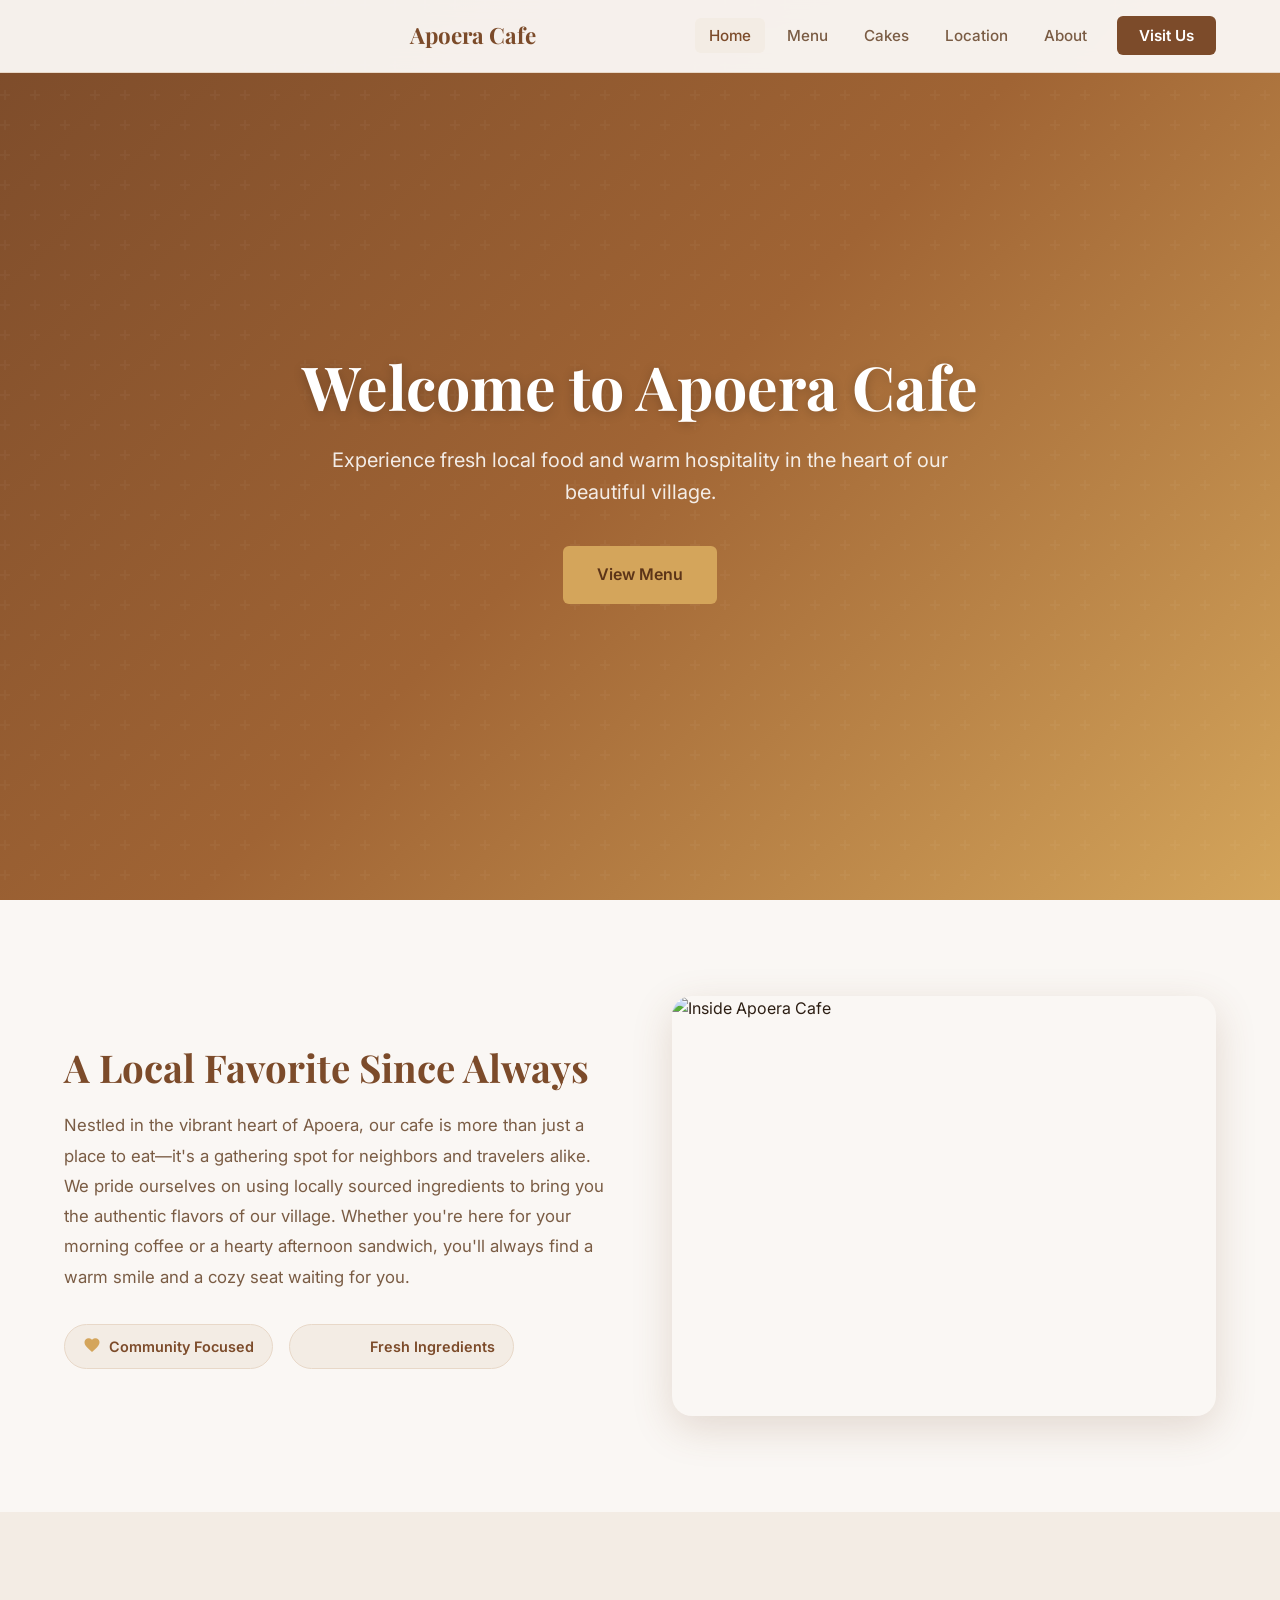
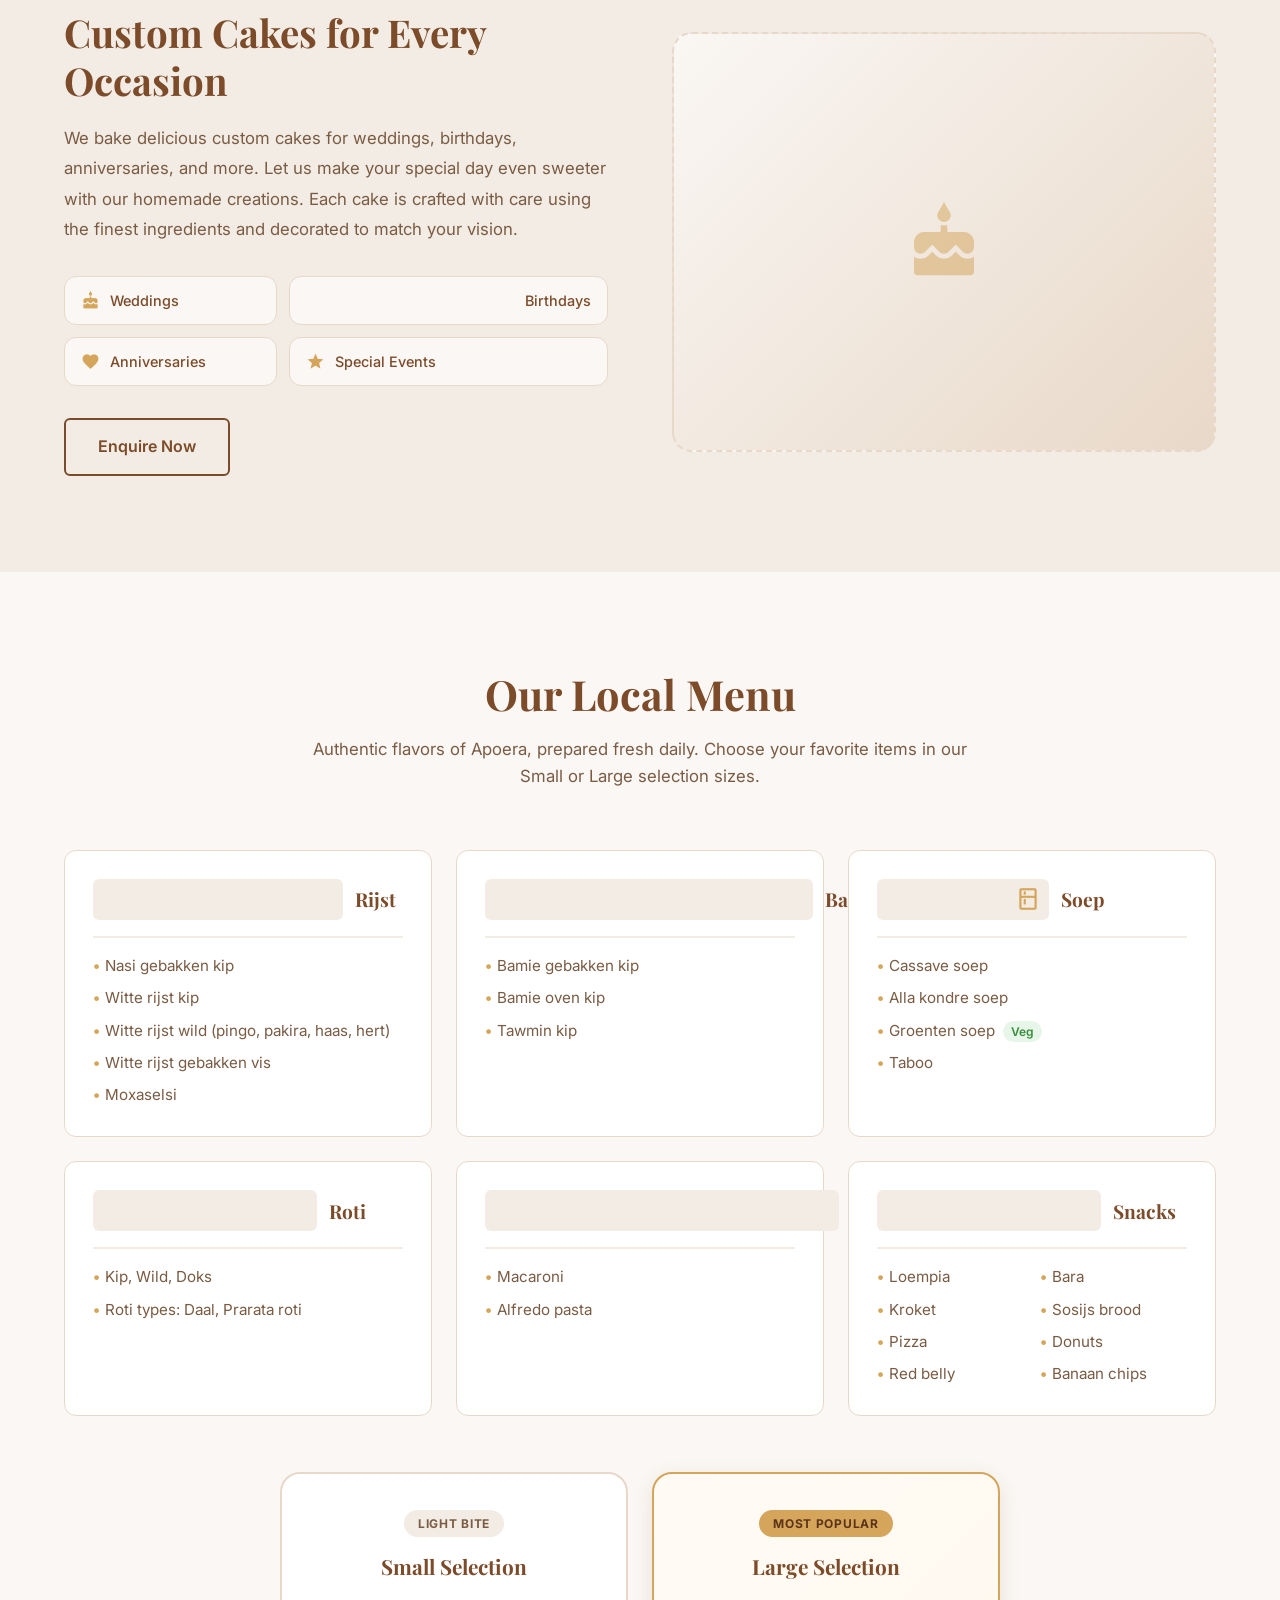
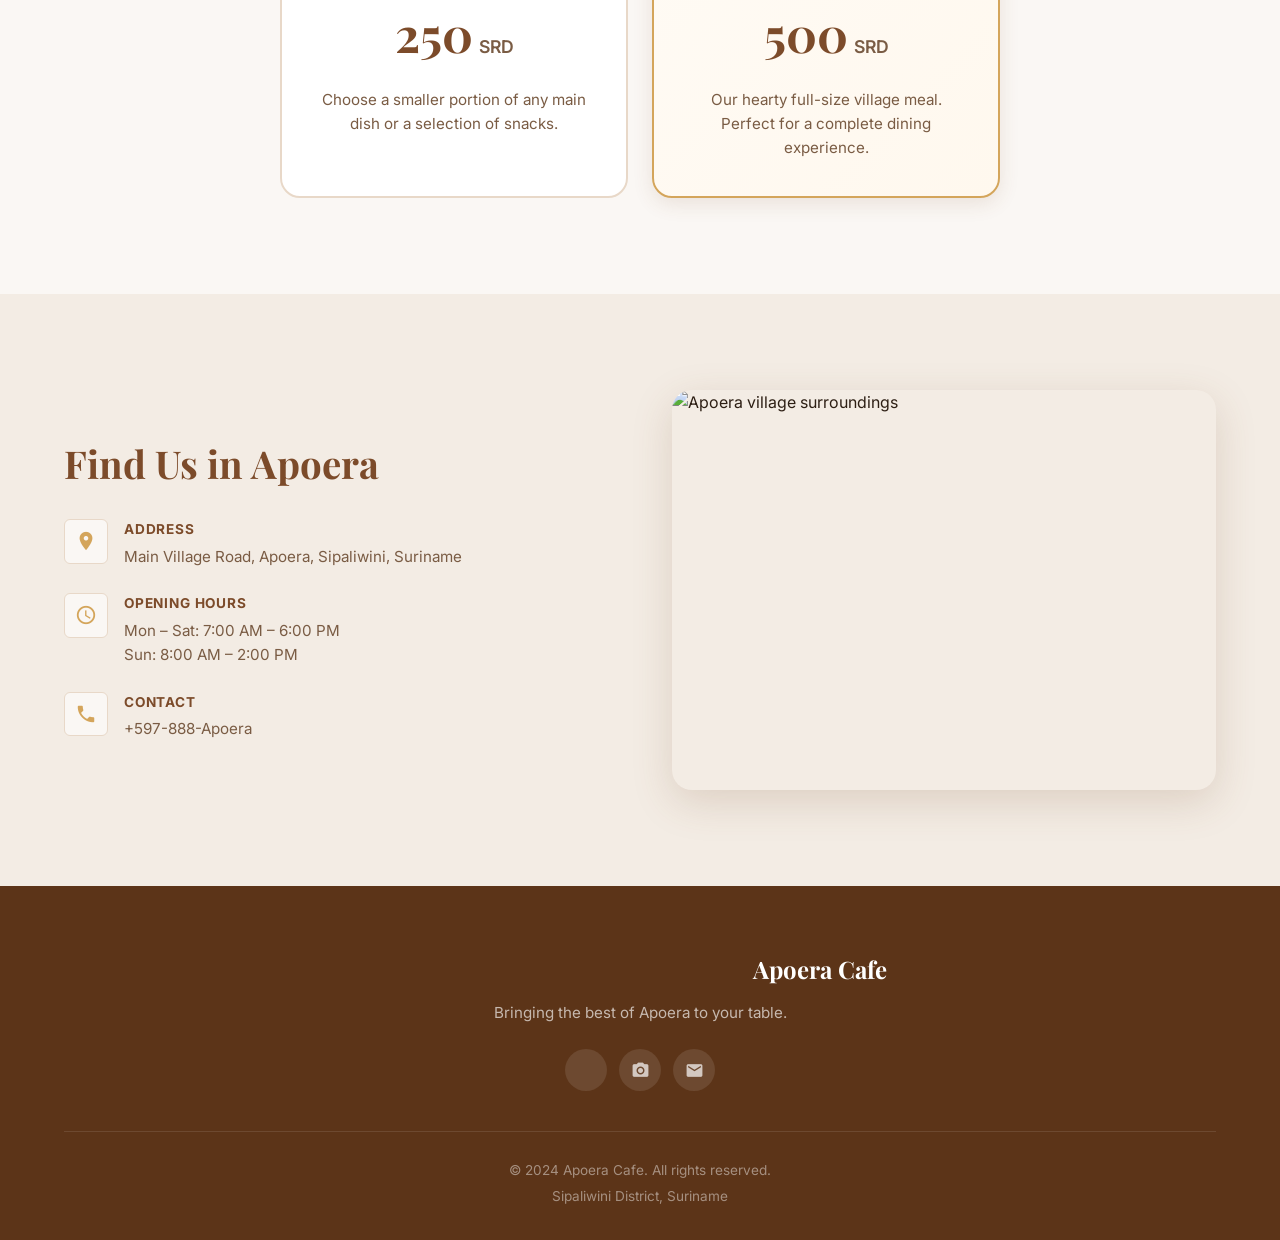
==== index.html @ 35a8ef48 "Redesign website as Apoera Cafe with new layout, menu, cakes, and location sections Co-authored-by: " ====
<!DOCTYPE html>
<html lang="en">
<head>
    <meta charset="UTF-8">
    <meta name="viewport" content="width=device-width, initial-scale=1.0">
    <meta name="description" content="Apoera Cafe - Fresh local food and warm hospitality in the heart of Apoera village">
    <title>Apoera Cafe</title>
    <link rel="stylesheet" href="https://fonts.googleapis.com/css2?family=Inter:wght@300;400;500;600;700&family=Playfair+Display:wght@400;600;700&display=swap">
    <link rel="stylesheet" href="https://fonts.googleapis.com/icon?family=Material+Icons">
    <link rel="stylesheet" href="styles.css">
</head>
<body>
    <!-- Navigation -->
    <header id="header">
        <nav class="navbar">
            <div class="nav-container">
                <a href="#home" class="nav-logo">
                    <span class="material-icons">bakery_dining</span>
                    <span>Apoera Cafe</span>
                </a>
                <button class="nav-toggle" id="navToggle" aria-label="Toggle navigation">
                    <span class="material-icons">menu</span>
                </button>
                <ul class="nav-links" id="navLinks">
                    <li><a href="#home" class="nav-link">Home</a></li>
                    <li><a href="#menu" class="nav-link">Menu</a></li>
                    <li><a href="#cakes" class="nav-link">Cakes</a></li>
                    <li><a href="#location" class="nav-link">Location</a></li>
                    <li><a href="#about" class="nav-link">About</a></li>
                    <li><a href="#location" class="nav-cta">Visit Us</a></li>
                </ul>
            </div>
        </nav>
    </header>

    <main>
        <!-- Hero Section -->
        <section id="home" class="hero">
            <div class="hero-content">
                <h1>Welcome to Apoera Cafe</h1>
                <p>Experience fresh local food and warm hospitality in the heart of our beautiful village.</p>
                <a href="#menu" class="btn btn-primary">View Menu</a>
            </div>
        </section>

        <!-- About Section -->
        <section id="about" class="about section">
            <div class="container">
                <div class="about-grid">
                    <div class="about-text">
                        <h2>A Local Favorite Since Always</h2>
                        <p>
                            Nestled in the vibrant heart of Apoera, our cafe is more than just a place to eat—it's a
                            gathering spot for neighbors and travelers alike. We pride ourselves on using locally sourced
                            ingredients to bring you the authentic flavors of our village. Whether you're here for your
                            morning coffee or a hearty afternoon sandwich, you'll always find a warm smile and a cozy
                            seat waiting for you.
                        </p>
                        <div class="about-features">
                            <div class="feature-badge">
                                <span class="material-icons">favorite</span>
                                <span>Community Focused</span>
                            </div>
                            <div class="feature-badge">
                                <span class="material-icons">eco</span>
                                <span>Fresh Ingredients</span>
                            </div>
                        </div>
                    </div>
                    <div class="about-image">
                        <img src="https://lh3.googleusercontent.com/aida-public/[base64]" alt="Inside Apoera Cafe" loading="lazy">
                    </div>
                </div>
            </div>
        </section>

        <!-- Cakes Section -->
        <section id="cakes" class="cakes section section-alt">
            <div class="container">
                <div class="cakes-grid">
                    <div class="cakes-text">
                        <h2>Custom Cakes for Every Occasion</h2>
                        <p>
                            We bake delicious custom cakes for weddings, birthdays, anniversaries, and more. Let us make
                            your special day even sweeter with our homemade creations. Each cake is crafted with care
                            using the finest ingredients and decorated to match your vision.
                        </p>
                        <div class="cakes-occasions">
                            <div class="occasion-item">
                                <span class="material-icons">cake</span>
                                <span>Weddings</span>
                            </div>
                            <div class="occasion-item">
                                <span class="material-icons">celebration</span>
                                <span>Birthdays</span>
                            </div>
                            <div class="occasion-item">
                                <span class="material-icons">favorite</span>
                                <span>Anniversaries</span>
                            </div>
                            <div class="occasion-item">
                                <span class="material-icons">star</span>
                                <span>Special Events</span>
                            </div>
                        </div>
                        <a href="#location" class="btn btn-secondary">Enquire Now</a>
                    </div>
                    <div class="cakes-image">
                        <div class="image-placeholder">
                            <span class="material-icons">cake</span>
                        </div>
                    </div>
                </div>
            </div>
        </section>

        <!-- Menu Section -->
        <section id="menu" class="menu section">
            <div class="container">
                <div class="section-header">
                    <h2>Our Local Menu</h2>
                    <p>Authentic flavors of Apoera, prepared fresh daily. Choose your favorite items in our Small or Large selection sizes.</p>
                </div>

                <div class="menu-categories">
                    <div class="menu-category">
                        <div class="category-header">
                            <span class="material-icons">rice_bowl</span>
                            <h3>Rijst</h3>
                        </div>
                        <ul class="category-items">
                            <li>Nasi gebakken kip</li>
                            <li>Witte rijst kip</li>
                            <li>Witte rijst wild (pingo, pakira, haas, hert)</li>
                            <li>Witte rijst gebakken vis</li>
                            <li>Moxaselsi</li>
                        </ul>
                    </div>

                    <div class="menu-category">
                        <div class="category-header">
                            <span class="material-icons">ramen_dining</span>
                            <h3>Bamie</h3>
                        </div>
                        <ul class="category-items">
                            <li>Bamie gebakken kip</li>
                            <li>Bamie oven kip</li>
                            <li>Tawmin kip</li>
                        </ul>
                    </div>

                    <div class="menu-category">
                        <div class="category-header">
                            <span class="material-icons">soup_kitchen</span>
                            <h3>Soep</h3>
                        </div>
                        <ul class="category-items">
                            <li>Cassave soep</li>
                            <li>Alla kondre soep</li>
                            <li>Groenten soep <span class="tag">Veg</span></li>
                            <li>Taboo</li>
                        </ul>
                    </div>

                    <div class="menu-category">
                        <div class="category-header">
                            <span class="material-icons">flatware</span>
                            <h3>Roti</h3>
                        </div>
                        <ul class="category-items">
                            <li>Kip, Wild, Doks</li>
                            <li>Roti types: Daal, Prarata roti</li>
                        </ul>
                    </div>

                    <div class="menu-category">
                        <div class="category-header">
                            <span class="material-icons">dinner_dining</span>
                            <h3>Pasta</h3>
                        </div>
                        <ul class="category-items">
                            <li>Macaroni</li>
                            <li>Alfredo pasta</li>
                        </ul>
                    </div>

                    <div class="menu-category">
                        <div class="category-header">
                            <span class="material-icons">fastfood</span>
                            <h3>Snacks</h3>
                        </div>
                        <ul class="category-items snacks-list">
                            <li>Loempia</li>
                            <li>Bara</li>
                            <li>Kroket</li>
                            <li>Sosijs brood</li>
                            <li>Pizza</li>
                            <li>Donuts</li>
                            <li>Red belly</li>
                            <li>Banaan chips</li>
                        </ul>
                    </div>
                </div>

                <!-- Pricing -->
                <div class="pricing-grid">
                    <div class="pricing-card">
                        <div class="pricing-badge">LIGHT BITE</div>
                        <h4>Small Selection</h4>
                        <div class="pricing-amount">
                            <span class="amount">250</span>
                            <span class="currency">SRD</span>
                        </div>
                        <p>Choose a smaller portion of any main dish or a selection of snacks.</p>
                    </div>
                    <div class="pricing-card pricing-popular">
                        <div class="pricing-badge popular-badge">MOST POPULAR</div>
                        <h4>Large Selection</h4>
                        <div class="pricing-amount">
                            <span class="amount">500</span>
                            <span class="currency">SRD</span>
                        </div>
                        <p>Our hearty full-size village meal. Perfect for a complete dining experience.</p>
                    </div>
                </div>
            </div>
        </section>

        <!-- Location Section -->
        <section id="location" class="location section section-alt">
            <div class="container">
                <div class="location-grid">
                    <div class="location-info">
                        <h2>Find Us in Apoera</h2>
                        <div class="info-items">
                            <div class="info-item">
                                <span class="material-icons info-icon">location_on</span>
                                <div>
                                    <p class="info-label">Address</p>
                                    <p>Main Village Road, Apoera, Sipaliwini, Suriname</p>
                                </div>
                            </div>
                            <div class="info-item">
                                <span class="material-icons info-icon">schedule</span>
                                <div>
                                    <p class="info-label">Opening Hours</p>
                                    <p>Mon – Sat: 7:00 AM – 6:00 PM</p>
                                    <p>Sun: 8:00 AM – 2:00 PM</p>
                                </div>
                            </div>
                            <div class="info-item">
                                <span class="material-icons info-icon">call</span>
                                <div>
                                    <p class="info-label">Contact</p>
                                    <p>+597-888-Apoera</p>
                                </div>
                            </div>
                        </div>
                    </div>
                    <div class="location-image">
                        <img src="https://lh3.googleusercontent.com/aida-public/[base64]" alt="Apoera village surroundings" loading="lazy">
                    </div>
                </div>
            </div>
        </section>
    </main>

    <!-- Footer -->
    <footer class="footer">
        <div class="container">
            <div class="footer-content">
                <div class="footer-brand">
                    <div class="footer-logo">
                        <span class="material-icons">bakery_dining</span>
                        <span>Apoera Cafe</span>
                    </div>
                    <p>Bringing the best of Apoera to your table.</p>
                    <div class="social-links">
                        <a href="#" aria-label="Social media" class="social-link"><span class="material-icons">social_leaderboard</span></a>
                        <a href="#" aria-label="Photos" class="social-link"><span class="material-icons">photo_camera</span></a>
                        <a href="#" aria-label="Email" class="social-link"><span class="material-icons">mail</span></a>
                    </div>
                </div>
            </div>
            <div class="footer-bottom">
                <p>&copy; 2024 Apoera Cafe. All rights reserved.</p>
                <p>Sipaliwini District, Suriname</p>
            </div>
        </div>
    </footer>

    <script src="script.js"></script>
</body>
</html>
---- styles.css ----
/* =============================================
   Reset & Base
   ============================================= */
*, *::before, *::after {
    margin: 0;
    padding: 0;
    box-sizing: border-box;
}

:root {
    --color-primary: #7c4b2a;
    --color-primary-dark: #5c3418;
    --color-accent: #d4a55b;
    --color-accent-dark: #c4903e;
    --color-bg: #faf7f4;
    --color-bg-alt: #f3ece4;
    --color-text: #2d1f14;
    --color-text-muted: #7a5c44;
    --color-white: #ffffff;
    --color-border: #e8d8c8;
    --radius-sm: 6px;
    --radius-md: 12px;
    --radius-lg: 20px;
    --shadow-sm: 0 2px 8px rgba(124, 75, 42, 0.08);
    --shadow-md: 0 6px 20px rgba(124, 75, 42, 0.12);
    --shadow-lg: 0 12px 40px rgba(124, 75, 42, 0.18);
    --transition: 0.3s ease;
    --nav-height: 72px;
}

html {
    scroll-behavior: smooth;
}

body {
    font-family: 'Inter', 'Segoe UI', Tahoma, Geneva, Verdana, sans-serif;
    line-height: 1.6;
    color: var(--color-text);
    background-color: var(--color-bg);
}

h1, h2, h3, h4 {
    font-family: 'Playfair Display', Georgia, serif;
    line-height: 1.25;
}

img {
    max-width: 100%;
    height: auto;
    display: block;
}

ul {
    list-style: none;
}

a {
    text-decoration: none;
    color: inherit;
}

.container {
    max-width: 1200px;
    margin: 0 auto;
    padding: 0 24px;
}

.section {
    padding: 96px 0;
}

.section-alt {
    background-color: var(--color-bg-alt);
}

/* =============================================
   Buttons
   ============================================= */
.btn {
    display: inline-block;
    padding: 14px 32px;
    border-radius: var(--radius-sm);
    font-size: 1rem;
    font-weight: 600;
    cursor: pointer;
    transition: background-color var(--transition), transform var(--transition), box-shadow var(--transition);
    border: 2px solid transparent;
}

.btn-primary {
    background-color: var(--color-accent);
    color: var(--color-primary-dark);
}

.btn-primary:hover {
    background-color: var(--color-accent-dark);
    transform: translateY(-2px);
    box-shadow: var(--shadow-md);
}

.btn-secondary {
    background-color: transparent;
    color: var(--color-primary);
    border-color: var(--color-primary);
}

.btn-secondary:hover {
    background-color: var(--color-primary);
    color: var(--color-white);
    transform: translateY(-2px);
}

/* =============================================
   Navigation
   ============================================= */
#header {
    position: fixed;
    top: 0;
    width: 100%;
    z-index: 1000;
    background-color: rgba(250, 247, 244, 0.96);
    backdrop-filter: blur(10px);
    border-bottom: 1px solid var(--color-border);
    transition: box-shadow var(--transition);
}

#header.scrolled {
    box-shadow: var(--shadow-md);
}

.navbar {
    height: var(--nav-height);
}

.nav-container {
    max-width: 1200px;
    margin: 0 auto;
    padding: 0 24px;
    height: 100%;
    display: flex;
    align-items: center;
    justify-content: space-between;
    gap: 16px;
}

.nav-logo {
    display: flex;
    align-items: center;
    gap: 8px;
    font-family: 'Playfair Display', Georgia, serif;
    font-size: 1.4rem;
    font-weight: 700;
    color: var(--color-primary);
    white-space: nowrap;
}

.nav-logo .material-icons {
    font-size: 1.6rem;
    color: var(--color-accent);
}

.nav-links {
    display: flex;
    align-items: center;
    gap: 8px;
}

.nav-link {
    padding: 8px 14px;
    border-radius: var(--radius-sm);
    font-size: 0.95rem;
    font-weight: 500;
    color: var(--color-text-muted);
    transition: color var(--transition), background-color var(--transition);
}

.nav-link:hover,
.nav-link.active {
    color: var(--color-primary);
    background-color: var(--color-bg-alt);
}

.nav-cta {
    padding: 10px 22px;
    background-color: var(--color-primary);
    color: var(--color-white);
    border-radius: var(--radius-sm);
    font-size: 0.95rem;
    font-weight: 600;
    transition: background-color var(--transition), transform var(--transition);
    margin-left: 8px;
}

.nav-cta:hover {
    background-color: var(--color-primary-dark);
    transform: translateY(-1px);
}

.nav-toggle {
    display: none;
    background: none;
    border: none;
    cursor: pointer;
    color: var(--color-primary);
    padding: 6px;
    border-radius: var(--radius-sm);
    transition: background-color var(--transition);
}

.nav-toggle:hover {
    background-color: var(--color-bg-alt);
}

.nav-toggle .material-icons {
    font-size: 1.6rem;
}

/* =============================================
   Hero
   ============================================= */
.hero {
    position: relative;
    min-height: 100vh;
    display: flex;
    align-items: center;
    justify-content: center;
    text-align: center;
    background: linear-gradient(135deg, var(--color-primary) 0%, #a06434 50%, var(--color-accent) 100%);
    padding: calc(var(--nav-height) + 60px) 24px 80px;
    overflow: hidden;
}

.hero::before {
    content: '';
    position: absolute;
    inset: 0;
    background: url("data:image/svg+xml,%3Csvg width='60' height='60' viewBox='0 0 60 60' xmlns='http://www.w3.org/2000/svg'%3E%3Cg fill='none' fill-rule='evenodd'%3E%3Cg fill='%23ffffff' fill-opacity='0.03'%3E%3Cpath d='M36 34v-4h-2v4h-4v2h4v4h2v-4h4v-2h-4zm0-30V0h-2v4h-4v2h4v4h2V6h4V4h-4zM6 34v-4H4v4H0v2h4v4h2v-4h4v-2H6zM6 4V0H4v4H0v2h4v4h2V6h4V4H6z'/%3E%3C/g%3E%3C/g%3E%3C/svg%3E");
}

.hero-content {
    position: relative;
    max-width: 700px;
    animation: fadeInUp 0.9s ease both;
}

.hero-content h1 {
    font-size: clamp(2.2rem, 5vw, 3.8rem);
    color: var(--color-white);
    margin-bottom: 1.2rem;
    text-shadow: 0 2px 12px rgba(0, 0, 0, 0.2);
}

.hero-content p {
    font-size: clamp(1rem, 2vw, 1.25rem);
    color: rgba(255, 255, 255, 0.88);
    margin-bottom: 2.4rem;
    animation: fadeInUp 0.9s ease 0.2s both;
}

.hero-content .btn {
    animation: fadeInUp 0.9s ease 0.4s both;
}

/* =============================================
   Section Header
   ============================================= */
.section-header {
    text-align: center;
    max-width: 680px;
    margin: 0 auto 60px;
}

.section-header h2 {
    font-size: clamp(1.8rem, 3.5vw, 2.6rem);
    color: var(--color-primary);
    margin-bottom: 1rem;
}

.section-header p {
    font-size: 1.05rem;
    color: var(--color-text-muted);
}

/* =============================================
   About
   ============================================= */
.about-grid {
    display: grid;
    grid-template-columns: 1fr 1fr;
    gap: 64px;
    align-items: center;
}

.about-text h2 {
    font-size: clamp(1.8rem, 3vw, 2.4rem);
    color: var(--color-primary);
    margin-bottom: 1.2rem;
}

.about-text p {
    font-size: 1.05rem;
    color: var(--color-text-muted);
    margin-bottom: 2rem;
    line-height: 1.8;
}

.about-features {
    display: flex;
    gap: 16px;
    flex-wrap: wrap;
}

.feature-badge {
    display: flex;
    align-items: center;
    gap: 8px;
    padding: 10px 18px;
    background-color: var(--color-bg-alt);
    border: 1px solid var(--color-border);
    border-radius: 100px;
    font-weight: 600;
    font-size: 0.9rem;
    color: var(--color-primary);
}

.feature-badge .material-icons {
    font-size: 1.1rem;
    color: var(--color-accent);
}

.about-image img {
    width: 100%;
    height: 420px;
    object-fit: cover;
    border-radius: var(--radius-lg);
    box-shadow: var(--shadow-lg);
}

/* =============================================
   Cakes
   ============================================= */
.cakes-grid {
    display: grid;
    grid-template-columns: 1fr 1fr;
    gap: 64px;
    align-items: center;
}

.cakes-text h2 {
    font-size: clamp(1.8rem, 3vw, 2.4rem);
    color: var(--color-primary);
    margin-bottom: 1.2rem;
}

.cakes-text p {
    font-size: 1.05rem;
    color: var(--color-text-muted);
    margin-bottom: 2rem;
    line-height: 1.8;
}

.cakes-occasions {
    display: grid;
    grid-template-columns: 1fr 1fr;
    gap: 12px;
    margin-bottom: 2rem;
}

.occasion-item {
    display: flex;
    align-items: center;
    gap: 10px;
    padding: 12px 16px;
    background-color: var(--color-bg);
    border: 1px solid var(--color-border);
    border-radius: var(--radius-md);
    font-weight: 500;
    font-size: 0.9rem;
    color: var(--color-primary);
    transition: box-shadow var(--transition), transform var(--transition);
}

.occasion-item:hover {
    box-shadow: var(--shadow-sm);
    transform: translateY(-2px);
}

.occasion-item .material-icons {
    font-size: 1.2rem;
    color: var(--color-accent);
}

.cakes-image {
    display: flex;
    align-items: center;
    justify-content: center;
}

.image-placeholder {
    width: 100%;
    height: 420px;
    background: linear-gradient(135deg, var(--color-bg) 0%, var(--color-border) 100%);
    border-radius: var(--radius-lg);
    display: flex;
    align-items: center;
    justify-content: center;
    border: 2px dashed var(--color-border);
}

.image-placeholder .material-icons {
    font-size: 5rem;
    color: var(--color-accent);
    opacity: 0.5;
}

/* =============================================
   Menu
   ============================================= */
.menu-categories {
    display: grid;
    grid-template-columns: repeat(auto-fill, minmax(300px, 1fr));
    gap: 24px;
    margin-bottom: 56px;
}

.menu-category {
    background-color: var(--color-white);
    border: 1px solid var(--color-border);
    border-radius: var(--radius-md);
    padding: 28px;
    transition: box-shadow var(--transition), transform var(--transition);
}

.menu-category:hover {
    box-shadow: var(--shadow-md);
    transform: translateY(-4px);
}

.category-header {
    display: flex;
    align-items: center;
    gap: 12px;
    margin-bottom: 16px;
    padding-bottom: 16px;
    border-bottom: 2px solid var(--color-bg-alt);
}

.category-header .material-icons {
    font-size: 1.6rem;
    color: var(--color-accent);
    background-color: var(--color-bg-alt);
    padding: 8px;
    border-radius: var(--radius-sm);
}

.category-header h3 {
    font-size: 1.2rem;
    color: var(--color-primary);
}

.category-items {
    list-style: none;
    display: flex;
    flex-direction: column;
    gap: 8px;
}

.category-items li {
    font-size: 0.95rem;
    color: var(--color-text-muted);
    padding-left: 12px;
    position: relative;
}

.category-items li::before {
    content: '•';
    position: absolute;
    left: 0;
    color: var(--color-accent);
    font-weight: bold;
}

.snacks-list {
    display: grid;
    grid-template-columns: 1fr 1fr;
    gap: 8px 16px;
}

.tag {
    display: inline-block;
    padding: 1px 8px;
    background-color: #e8f5e9;
    color: #388e3c;
    border-radius: 100px;
    font-size: 0.75rem;
    font-weight: 600;
    vertical-align: middle;
    margin-left: 4px;
}

/* Pricing */
.pricing-grid {
    display: grid;
    grid-template-columns: repeat(auto-fit, minmax(280px, 1fr));
    gap: 24px;
    max-width: 720px;
    margin: 0 auto;
}

.pricing-card {
    background-color: var(--color-white);
    border: 2px solid var(--color-border);
    border-radius: var(--radius-lg);
    padding: 36px 32px;
    text-align: center;
    transition: box-shadow var(--transition), transform var(--transition);
}

.pricing-card:hover {
    box-shadow: var(--shadow-md);
    transform: translateY(-4px);
}

.pricing-popular {
    border-color: var(--color-accent);
    background: linear-gradient(135deg, #fffbf5 0%, #fff8ee 100%);
    box-shadow: var(--shadow-md);
}

.pricing-badge {
    display: inline-block;
    padding: 4px 14px;
    border-radius: 100px;
    font-size: 0.75rem;
    font-weight: 700;
    letter-spacing: 0.06em;
    background-color: var(--color-bg-alt);
    color: var(--color-text-muted);
    margin-bottom: 16px;
}

.popular-badge {
    background-color: var(--color-accent);
    color: var(--color-primary-dark);
}

.pricing-card h4 {
    font-size: 1.3rem;
    color: var(--color-primary);
    margin-bottom: 16px;
}

.pricing-amount {
    display: flex;
    align-items: baseline;
    justify-content: center;
    gap: 6px;
    margin-bottom: 16px;
}

.pricing-amount .amount {
    font-family: 'Playfair Display', Georgia, serif;
    font-size: 3rem;
    font-weight: 700;
    color: var(--color-primary);
}

.pricing-amount .currency {
    font-size: 1.1rem;
    font-weight: 600;
    color: var(--color-text-muted);
}

.pricing-card p {
    font-size: 0.95rem;
    color: var(--color-text-muted);
    line-height: 1.6;
}

/* =============================================
   Location
   ============================================= */
.location-grid {
    display: grid;
    grid-template-columns: 1fr 1fr;
    gap: 64px;
    align-items: center;
}

.location-info h2 {
    font-size: clamp(1.8rem, 3vw, 2.4rem);
    color: var(--color-primary);
    margin-bottom: 2rem;
}

.info-items {
    display: flex;
    flex-direction: column;
    gap: 24px;
}

.info-item {
    display: flex;
    gap: 16px;
    align-items: flex-start;
}

.info-icon {
    font-size: 1.4rem;
    color: var(--color-accent);
    background-color: var(--color-bg);
    padding: 10px;
    border-radius: var(--radius-sm);
    flex-shrink: 0;
    border: 1px solid var(--color-border);
}

.info-label {
    font-weight: 700;
    font-size: 0.85rem;
    text-transform: uppercase;
    letter-spacing: 0.06em;
    color: var(--color-primary);
    margin-bottom: 4px;
}

.info-item p:not(.info-label) {
    font-size: 0.95rem;
    color: var(--color-text-muted);
}

.location-image img {
    width: 100%;
    height: 400px;
    object-fit: cover;
    border-radius: var(--radius-lg);
    box-shadow: var(--shadow-lg);
}

/* =============================================
   Footer
   ============================================= */
.footer {
    background-color: var(--color-primary-dark);
    color: rgba(255, 255, 255, 0.8);
    padding: 64px 0 32px;
}

.footer-content {
    padding-bottom: 40px;
    border-bottom: 1px solid rgba(255, 255, 255, 0.1);
    margin-bottom: 28px;
}

.footer-brand {
    text-align: center;
}

.footer-logo {
    display: flex;
    align-items: center;
    justify-content: center;
    gap: 8px;
    font-family: 'Playfair Display', Georgia, serif;
    font-size: 1.5rem;
    font-weight: 700;
    color: var(--color-white);
    margin-bottom: 12px;
}

.footer-logo .material-icons {
    font-size: 1.7rem;
    color: var(--color-accent);
}

.footer-brand > p {
    font-size: 0.95rem;
    margin-bottom: 24px;
    color: rgba(255, 255, 255, 0.65);
}

.social-links {
    display: flex;
    gap: 12px;
    justify-content: center;
}

.social-link {
    display: flex;
    align-items: center;
    justify-content: center;
    width: 42px;
    height: 42px;
    border-radius: 50%;
    background-color: rgba(255, 255, 255, 0.1);
    color: rgba(255, 255, 255, 0.7);
    transition: background-color var(--transition), color var(--transition), transform var(--transition);
}

.social-link:hover {
    background-color: var(--color-accent);
    color: var(--color-primary-dark);
    transform: translateY(-2px);
}

.social-link .material-icons {
    font-size: 1.2rem;
}

.footer-bottom {
    text-align: center;
    font-size: 0.85rem;
    color: rgba(255, 255, 255, 0.45);
}

.footer-bottom p + p {
    margin-top: 4px;
}

/* =============================================
   Animations
   ============================================= */
@keyframes fadeInUp {
    from {
        opacity: 0;
        transform: translateY(28px);
    }
    to {
        opacity: 1;
        transform: translateY(0);
    }
}

.reveal {
    opacity: 0;
    transform: translateY(24px);
    transition: opacity 0.6s ease, transform 0.6s ease;
}

.reveal.visible {
    opacity: 1;
    transform: translateY(0);
}

/* =============================================
   Responsive
   ============================================= */
@media (max-width: 900px) {
    .about-grid,
    .cakes-grid,
    .location-grid {
        grid-template-columns: 1fr;
        gap: 40px;
    }

    .cakes-grid .cakes-image {
        order: -1;
    }

    .about-image img,
    .location-image img {
        height: 280px;
    }

    .image-placeholder {
        height: 280px;
    }

    .menu-categories {
        grid-template-columns: 1fr;
    }
}

@media (max-width: 768px) {
    :root {
        --nav-height: 64px;
    }

    .nav-toggle {
        display: flex;
    }

    .nav-links {
        display: none;
        position: absolute;
        top: var(--nav-height);
        left: 0;
        width: 100%;
        flex-direction: column;
        background-color: var(--color-bg);
        border-bottom: 1px solid var(--color-border);
        padding: 16px 24px 24px;
        gap: 4px;
        box-shadow: var(--shadow-md);
    }

    .nav-links.open {
        display: flex;
    }

    .nav-cta {
        margin-left: 0;
        text-align: center;
        margin-top: 8px;
    }

    .section {
        padding: 64px 0;
    }

    .hero {
        padding-top: calc(var(--nav-height) + 40px);
        min-height: calc(100vh - var(--nav-height));
    }

    .pricing-grid {
        grid-template-columns: 1fr;
    }

    .cakes-occasions {
        grid-template-columns: 1fr 1fr;
    }
}

@media (max-width: 480px) {
    .about-features {
        flex-direction: column;
    }

    .cakes-occasions {
        grid-template-columns: 1fr;
    }

    .snacks-list {
        grid-template-columns: 1fr;
    }
}
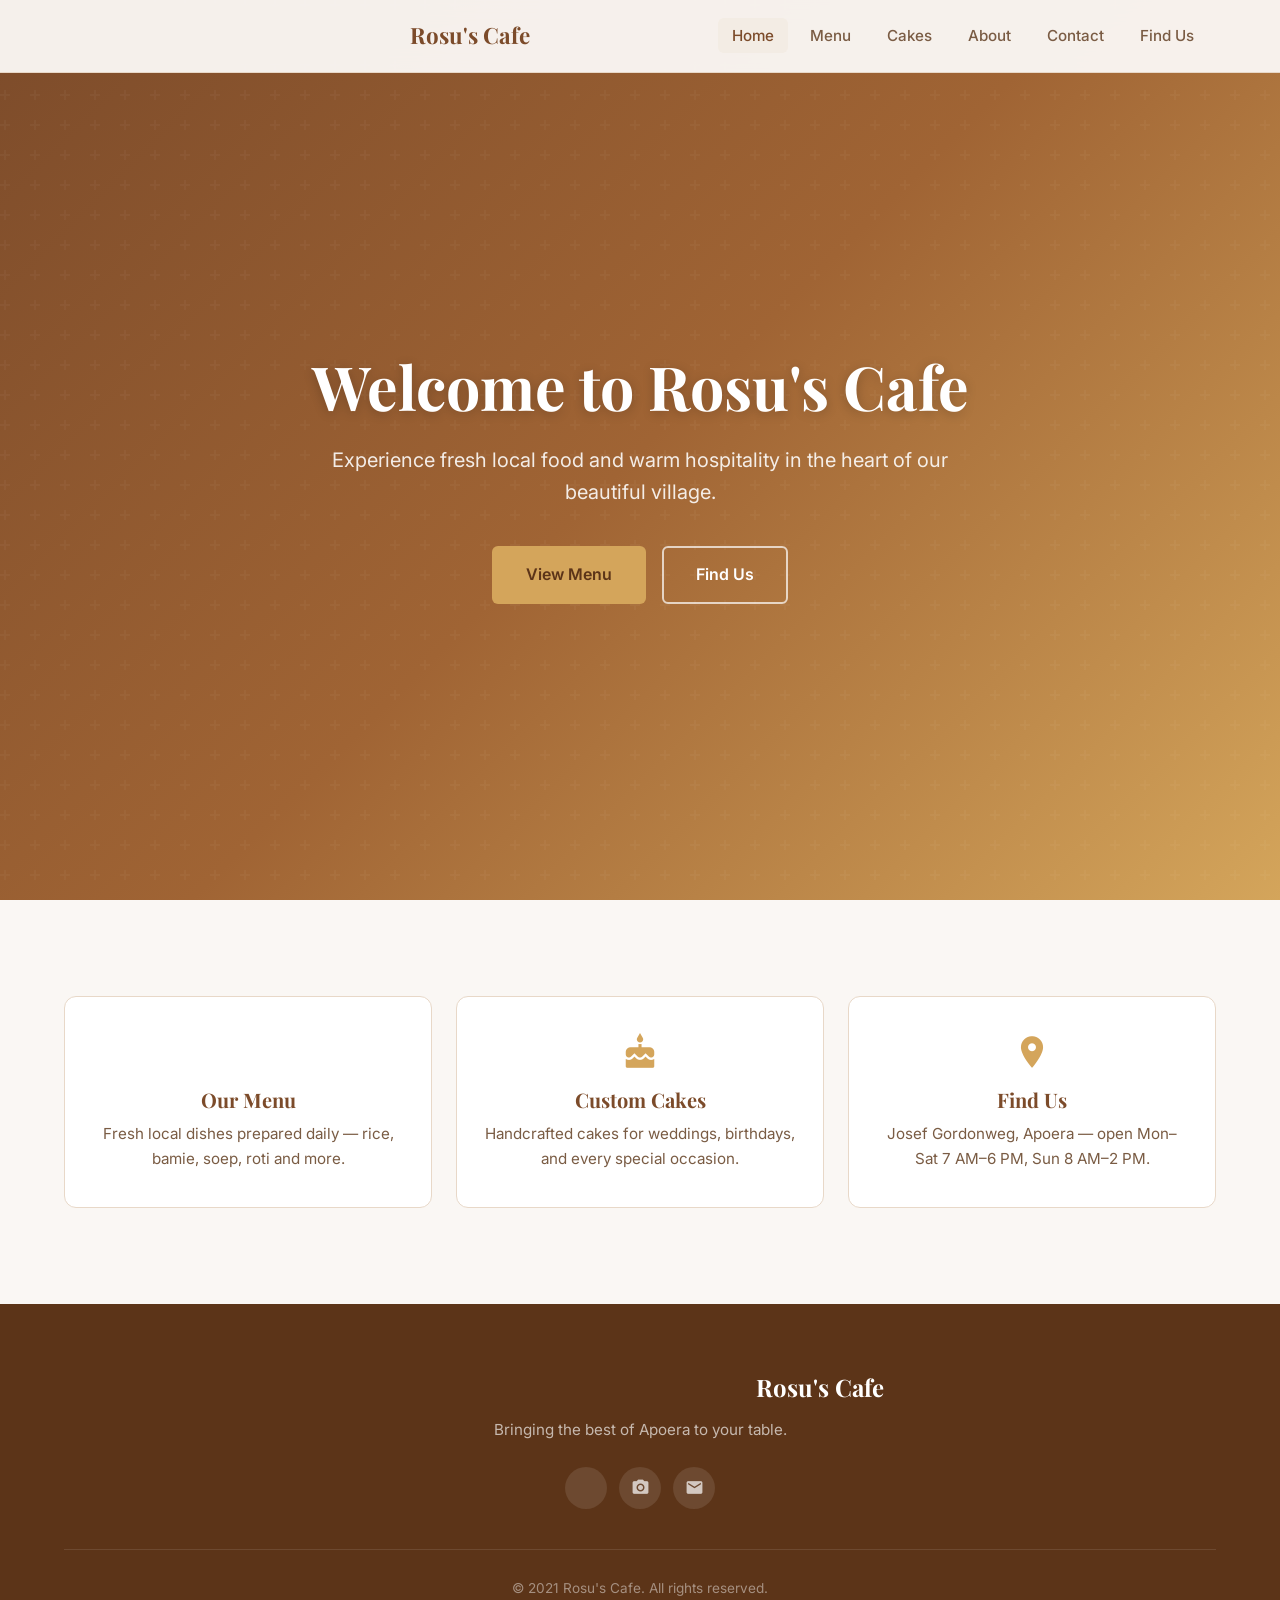
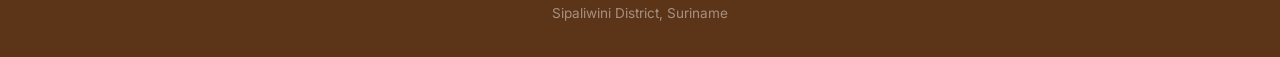
==== commit 71cb2f24: "menu changes css fix" ====
--- a/index.html
+++ b/index.html
@@ -3,31 +3,33 @@
 <head>
     <meta charset="UTF-8">
     <meta name="viewport" content="width=device-width, initial-scale=1.0">
-    <meta name="description" content="Apoera Cafe - Fresh local food and warm hospitality in the heart of Apoera village">
-    <title>Apoera Cafe</title>
+    <meta name="description" content="Rosu's Cafe - Fresh local food and warm hospitality in the heart of Apoera village">
+    <title>Rosu's Cafe – Home</title>
     <link rel="stylesheet" href="https://fonts.googleapis.com/css2?family=Inter:wght@300;400;500;600;700&family=Playfair+Display:wght@400;600;700&display=swap">
     <link rel="stylesheet" href="https://fonts.googleapis.com/icon?family=Material+Icons">
     <link rel="stylesheet" href="styles.css">
 </head>
 <body>
-    <!-- Navigation -->
     <header id="header">
         <nav class="navbar">
             <div class="nav-container">
-                <a href="#home" class="nav-logo">
+                <a href="index.html" class="nav-logo">
                     <span class="material-icons">bakery_dining</span>
-                    <span>Apoera Cafe</span>
+                    <span>Rosu's Cafe</span>
                 </a>
                 <button class="nav-toggle" id="navToggle" aria-label="Toggle navigation">
                     <span class="material-icons">menu</span>
                 </button>
                 <ul class="nav-links" id="navLinks">
-                    <li><a href="#home" class="nav-link">Home</a></li>
-                    <li><a href="#menu" class="nav-link">Menu</a></li>
-                    <li><a href="#cakes" class="nav-link">Cakes</a></li>
-                    <li><a href="#location" class="nav-link">Location</a></li>
-                    <li><a href="#about" class="nav-link">About</a></li>
-                    <li><a href="#location" class="nav-cta">Visit Us</a></li>
+                    <li><a href="index.html" class="nav-link active">Home</a></li>
+                    <li><a href="menu.html" class="nav-link">Menu</a></li>
+                    <li><a href="cakes.html" class="nav-link">Cakes</a></li>
+                    <li><a href="about.html" class="nav-link">About</a></li>
+                    <li><a href="contact.html" class="nav-link">Contact</a></li>
+                    <li><a href="find-us.html" class="nav-link">Find Us</a></li>
+                    <li>
+                        <div id="google_translate_element"></div>
+                    </li>
                 </ul>
             </div>
         </nav>
@@ -37,242 +39,46 @@
         <!-- Hero Section -->
         <section id="home" class="hero">
             <div class="hero-content">
-                <h1>Welcome to Apoera Cafe</h1>
+                <h1>Welcome to Rosu's Cafe</h1>
                 <p>Experience fresh local food and warm hospitality in the heart of our beautiful village.</p>
-                <a href="#menu" class="btn btn-primary">View Menu</a>
-            </div>
-        </section>
-
-        <!-- About Section -->
-        <section id="about" class="about section">
-            <div class="container">
-                <div class="about-grid">
-                    <div class="about-text">
-                        <h2>A Local Favorite Since Always</h2>
-                        <p>
-                            Nestled in the vibrant heart of Apoera, our cafe is more than just a place to eat—it's a
-                            gathering spot for neighbors and travelers alike. We pride ourselves on using locally sourced
-                            ingredients to bring you the authentic flavors of our village. Whether you're here for your
-                            morning coffee or a hearty afternoon sandwich, you'll always find a warm smile and a cozy
-                            seat waiting for you.
-                        </p>
-                        <div class="about-features">
-                            <div class="feature-badge">
-                                <span class="material-icons">favorite</span>
-                                <span>Community Focused</span>
-                            </div>
-                            <div class="feature-badge">
-                                <span class="material-icons">eco</span>
-                                <span>Fresh Ingredients</span>
-                            </div>
-                        </div>
-                    </div>
-                    <div class="about-image">
-                        <img src="https://lh3.googleusercontent.com/aida-public/[base64]" alt="Inside Apoera Cafe" loading="lazy">
-                    </div>
+                <div class="hero-buttons">
+                    <a href="menu.html" class="btn btn-primary">View Menu</a>
+                    <a href="find-us.html" class="btn btn-outline">Find Us</a>
                 </div>
             </div>
         </section>
 
-        <!-- Cakes Section -->
-        <section id="cakes" class="cakes section section-alt">
+        <!-- Quick highlights -->
+        <section class="highlights section">
             <div class="container">
-                <div class="cakes-grid">
-                    <div class="cakes-text">
-                        <h2>Custom Cakes for Every Occasion</h2>
-                        <p>
-                            We bake delicious custom cakes for weddings, birthdays, anniversaries, and more. Let us make
-                            your special day even sweeter with our homemade creations. Each cake is crafted with care
-                            using the finest ingredients and decorated to match your vision.
-                        </p>
-                        <div class="cakes-occasions">
-                            <div class="occasion-item">
-                                <span class="material-icons">cake</span>
-                                <span>Weddings</span>
-                            </div>
-                            <div class="occasion-item">
-                                <span class="material-icons">celebration</span>
-                                <span>Birthdays</span>
-                            </div>
-                            <div class="occasion-item">
-                                <span class="material-icons">favorite</span>
-                                <span>Anniversaries</span>
-                            </div>
-                            <div class="occasion-item">
-                                <span class="material-icons">star</span>
-                                <span>Special Events</span>
-                            </div>
-                        </div>
-                        <a href="#location" class="btn btn-secondary">Enquire Now</a>
-                    </div>
-                    <div class="cakes-image">
-                        <div class="image-placeholder">
-                            <span class="material-icons">cake</span>
-                        </div>
-                    </div>
-                </div>
-            </div>
-        </section>
-
-        <!-- Menu Section -->
-        <section id="menu" class="menu section">
-            <div class="container">
-                <div class="section-header">
-                    <h2>Our Local Menu</h2>
-                    <p>Authentic flavors of Apoera, prepared fresh daily. Choose your favorite items in our Small or Large selection sizes.</p>
-                </div>
-
-                <div class="menu-categories">
-                    <div class="menu-category">
-                        <div class="category-header">
-                            <span class="material-icons">rice_bowl</span>
-                            <h3>Rijst</h3>
-                        </div>
-                        <ul class="category-items">
-                            <li>Nasi gebakken kip</li>
-                            <li>Witte rijst kip</li>
-                            <li>Witte rijst wild (pingo, pakira, haas, hert)</li>
-                            <li>Witte rijst gebakken vis</li>
-                            <li>Moxaselsi</li>
-                        </ul>
-                    </div>
-
-                    <div class="menu-category">
-                        <div class="category-header">
-                            <span class="material-icons">ramen_dining</span>
-                            <h3>Bamie</h3>
-                        </div>
-                        <ul class="category-items">
-                            <li>Bamie gebakken kip</li>
-                            <li>Bamie oven kip</li>
-                            <li>Tawmin kip</li>
-                        </ul>
-                    </div>
-
-                    <div class="menu-category">
-                        <div class="category-header">
-                            <span class="material-icons">soup_kitchen</span>
-                            <h3>Soep</h3>
-                        </div>
-                        <ul class="category-items">
-                            <li>Cassave soep</li>
-                            <li>Alla kondre soep</li>
-                            <li>Groenten soep <span class="tag">Veg</span></li>
-                            <li>Taboo</li>
-                        </ul>
-                    </div>
-
-                    <div class="menu-category">
-                        <div class="category-header">
-                            <span class="material-icons">flatware</span>
-                            <h3>Roti</h3>
-                        </div>
-                        <ul class="category-items">
-                            <li>Kip, Wild, Doks</li>
-                            <li>Roti types: Daal, Prarata roti</li>
-                        </ul>
-                    </div>
-
-                    <div class="menu-category">
-                        <div class="category-header">
-                            <span class="material-icons">dinner_dining</span>
-                            <h3>Pasta</h3>
-                        </div>
-                        <ul class="category-items">
-                            <li>Macaroni</li>
-                            <li>Alfredo pasta</li>
-                        </ul>
-                    </div>
-
-                    <div class="menu-category">
-                        <div class="category-header">
-                            <span class="material-icons">fastfood</span>
-                            <h3>Snacks</h3>
-                        </div>
-                        <ul class="category-items snacks-list">
-                            <li>Loempia</li>
-                            <li>Bara</li>
-                            <li>Kroket</li>
-                            <li>Sosijs brood</li>
-                            <li>Pizza</li>
-                            <li>Donuts</li>
-                            <li>Red belly</li>
-                            <li>Banaan chips</li>
-                        </ul>
-                    </div>
-                </div>
-
-                <!-- Pricing -->
-                <div class="pricing-grid">
-                    <div class="pricing-card">
-                        <div class="pricing-badge">LIGHT BITE</div>
-                        <h4>Small Selection</h4>
-                        <div class="pricing-amount">
-                            <span class="amount">250</span>
-                            <span class="currency">SRD</span>
-                        </div>
-                        <p>Choose a smaller portion of any main dish or a selection of snacks.</p>
-                    </div>
-                    <div class="pricing-card pricing-popular">
-                        <div class="pricing-badge popular-badge">MOST POPULAR</div>
-                        <h4>Large Selection</h4>
-                        <div class="pricing-amount">
-                            <span class="amount">500</span>
-                            <span class="currency">SRD</span>
-                        </div>
-                        <p>Our hearty full-size village meal. Perfect for a complete dining experience.</p>
-                    </div>
-                </div>
-            </div>
-        </section>
-
-        <!-- Location Section -->
-        <section id="location" class="location section section-alt">
-            <div class="container">
-                <div class="location-grid">
-                    <div class="location-info">
-                        <h2>Find Us in Apoera</h2>
-                        <div class="info-items">
-                            <div class="info-item">
-                                <span class="material-icons info-icon">location_on</span>
-                                <div>
-                                    <p class="info-label">Address</p>
-                                    <p>Main Village Road, Apoera, Sipaliwini, Suriname</p>
-                                </div>
-                            </div>
-                            <div class="info-item">
-                                <span class="material-icons info-icon">schedule</span>
-                                <div>
-                                    <p class="info-label">Opening Hours</p>
-                                    <p>Mon – Sat: 7:00 AM – 6:00 PM</p>
-                                    <p>Sun: 8:00 AM – 2:00 PM</p>
-                                </div>
-                            </div>
-                            <div class="info-item">
-                                <span class="material-icons info-icon">call</span>
-                                <div>
-                                    <p class="info-label">Contact</p>
-                                    <p>+597-888-Apoera</p>
-                                </div>
-                            </div>
-                        </div>
-                    </div>
-                    <div class="location-image">
-                        <img src="https://lh3.googleusercontent.com/aida-public/[base64]" alt="Apoera village surroundings" loading="lazy">
-                    </div>
+                <div class="highlights-grid">
+                    <a href="menu.html" class="highlight-card">
+                        <span class="material-icons">rice_bowl</span>
+                        <h3>Our Menu</h3>
+                        <p>Fresh local dishes prepared daily — rice, bamie, soep, roti and more.</p>
+                    </a>
+                    <a href="cakes.html" class="highlight-card">
+                        <span class="material-icons">cake</span>
+                        <h3>Custom Cakes</h3>
+                        <p>Handcrafted cakes for weddings, birthdays, and every special occasion.</p>
+                    </a>
+                    <a href="find-us.html" class="highlight-card">
+                        <span class="material-icons">location_on</span>
+                        <h3>Find Us</h3>
+                        <p>Josef Gordonweg, Apoera — open Mon–Sat 7 AM–6 PM, Sun 8 AM–2 PM.</p>
+                    </a>
                 </div>
             </div>
         </section>
     </main>
 
-    <!-- Footer -->
     <footer class="footer">
         <div class="container">
             <div class="footer-content">
                 <div class="footer-brand">
                     <div class="footer-logo">
                         <span class="material-icons">bakery_dining</span>
-                        <span>Apoera Cafe</span>
+                        <span>Rosu's Cafe</span>
                     </div>
                     <p>Bringing the best of Apoera to your table.</p>
                     <div class="social-links">
@@ -283,12 +89,21 @@
                 </div>
             </div>
             <div class="footer-bottom">
-                <p>&copy; 2024 Apoera Cafe. All rights reserved.</p>
+                <p>&copy; 2021 Rosu's Cafe. All rights reserved.</p>
                 <p>Sipaliwini District, Suriname</p>
             </div>
         </div>
     </footer>
 
     <script src="script.js"></script>
+    <script type="text/javascript">
+        function googleTranslateElementInit() {
+            new google.translate.TranslateElement(
+                { pageLanguage: 'nl', includedLanguages: 'nl,en,fr,de,es,pt,sr' },
+                'google_translate_element'
+            );
+        }
+    </script>
+    <script src="//translate.google.com/translate_a/element.js?cb=googleTranslateElementInit"></script>
 </body>
 </html>
--- a/styles.css
+++ b/styles.css
@@ -28,9 +28,7 @@
     --nav-height: 72px;
 }
 
-html {
-    scroll-behavior: smooth;
-}
+html { scroll-behavior: smooth; }
 
 body {
     font-family: 'Inter', 'Segoe UI', Tahoma, Geneva, Verdana, sans-serif;
@@ -44,20 +42,9 @@
     line-height: 1.25;
 }
 
-img {
-    max-width: 100%;
-    height: auto;
-    display: block;
-}
-
-ul {
-    list-style: none;
-}
-
-a {
-    text-decoration: none;
-    color: inherit;
-}
+img { max-width: 100%; height: auto; display: block; }
+ul { list-style: none; }
+a { text-decoration: none; color: inherit; }
 
 .container {
     max-width: 1200px;
@@ -65,13 +52,8 @@
     padding: 0 24px;
 }
 
-.section {
-    padding: 96px 0;
-}
-
-.section-alt {
-    background-color: var(--color-bg-alt);
-}
+.section { padding: 96px 0; }
+.section-alt { background-color: var(--color-bg-alt); }
 
 /* =============================================
    Buttons
@@ -91,7 +73,6 @@
     background-color: var(--color-accent);
     color: var(--color-primary-dark);
 }
-
 .btn-primary:hover {
     background-color: var(--color-accent-dark);
     transform: translateY(-2px);
@@ -103,11 +84,28 @@
     color: var(--color-primary);
     border-color: var(--color-primary);
 }
-
 .btn-secondary:hover {
     background-color: var(--color-primary);
     color: var(--color-white);
     transform: translateY(-2px);
+}
+
+.btn-outline {
+    background-color: transparent;
+    color: var(--color-white);
+    border: 2px solid rgba(255,255,255,0.7);
+}
+.btn-outline:hover {
+    background-color: rgba(255,255,255,0.15);
+    border-color: var(--color-white);
+    transform: translateY(-2px);
+}
+
+.hero-buttons {
+    display: flex;
+    gap: 16px;
+    justify-content: center;
+    flex-wrap: wrap;
 }
 
 /* =============================================
@@ -123,14 +121,9 @@
     border-bottom: 1px solid var(--color-border);
     transition: box-shadow var(--transition);
 }
-
-#header.scrolled {
-    box-shadow: var(--shadow-md);
-}
-
-.navbar {
-    height: var(--nav-height);
-}
+#header.scrolled { box-shadow: var(--shadow-md); }
+
+.navbar { height: var(--nav-height); }
 
 .nav-container {
     max-width: 1200px;
@@ -153,17 +146,9 @@
     color: var(--color-primary);
     white-space: nowrap;
 }
-
-.nav-logo .material-icons {
-    font-size: 1.6rem;
-    color: var(--color-accent);
-}
-
-.nav-links {
-    display: flex;
-    align-items: center;
-    gap: 8px;
-}
+.nav-logo .material-icons { font-size: 1.6rem; color: var(--color-accent); }
+
+.nav-links { display: flex; align-items: center; gap: 8px; }
 
 .nav-link {
     padding: 8px 14px;
@@ -173,9 +158,7 @@
     color: var(--color-text-muted);
     transition: color var(--transition), background-color var(--transition);
 }
-
-.nav-link:hover,
-.nav-link.active {
+.nav-link:hover, .nav-link.active {
     color: var(--color-primary);
     background-color: var(--color-bg-alt);
 }
@@ -190,11 +173,7 @@
     transition: background-color var(--transition), transform var(--transition);
     margin-left: 8px;
 }
-
-.nav-cta:hover {
-    background-color: var(--color-primary-dark);
-    transform: translateY(-1px);
-}
+.nav-cta:hover { background-color: var(--color-primary-dark); transform: translateY(-1px); }
 
 .nav-toggle {
     display: none;
@@ -206,14 +185,8 @@
     border-radius: var(--radius-sm);
     transition: background-color var(--transition);
 }
-
-.nav-toggle:hover {
-    background-color: var(--color-bg-alt);
-}
-
-.nav-toggle .material-icons {
-    font-size: 1.6rem;
-}
+.nav-toggle:hover { background-color: var(--color-bg-alt); }
+.nav-toggle .material-icons { font-size: 1.6rem; }
 
 /* =============================================
    Hero
@@ -229,36 +202,59 @@
     padding: calc(var(--nav-height) + 60px) 24px 80px;
     overflow: hidden;
 }
-
 .hero::before {
     content: '';
     position: absolute;
     inset: 0;
     background: url("data:image/svg+xml,%3Csvg width='60' height='60' viewBox='0 0 60 60' xmlns='http://www.w3.org/2000/svg'%3E%3Cg fill='none' fill-rule='evenodd'%3E%3Cg fill='%23ffffff' fill-opacity='0.03'%3E%3Cpath d='M36 34v-4h-2v4h-4v2h4v4h2v-4h4v-2h-4zm0-30V0h-2v4h-4v2h4v4h2V6h4V4h-4zM6 34v-4H4v4H0v2h4v4h2v-4h4v-2H6zM6 4V0H4v4H0v2h4v4h2V6h4V4H6z'/%3E%3C/g%3E%3C/g%3E%3C/svg%3E");
 }
-
 .hero-content {
     position: relative;
     max-width: 700px;
     animation: fadeInUp 0.9s ease both;
 }
-
 .hero-content h1 {
     font-size: clamp(2.2rem, 5vw, 3.8rem);
     color: var(--color-white);
     margin-bottom: 1.2rem;
-    text-shadow: 0 2px 12px rgba(0, 0, 0, 0.2);
-}
-
+    text-shadow: 0 2px 12px rgba(0,0,0,0.2);
+}
 .hero-content p {
     font-size: clamp(1rem, 2vw, 1.25rem);
-    color: rgba(255, 255, 255, 0.88);
+    color: rgba(255,255,255,0.88);
     margin-bottom: 2.4rem;
     animation: fadeInUp 0.9s ease 0.2s both;
 }
-
-.hero-content .btn {
-    animation: fadeInUp 0.9s ease 0.4s both;
+.hero-content .btn { animation: fadeInUp 0.9s ease 0.4s both; }
+
+/* =============================================
+   Page Hero (inner pages)
+   ============================================= */
+.page-hero {
+    background: linear-gradient(135deg, var(--color-primary) 0%, #a06434 60%, var(--color-accent) 100%);
+    padding: calc(var(--nav-height) + 64px) 24px 64px;
+    text-align: center;
+    position: relative;
+    overflow: hidden;
+}
+.page-hero::before {
+    content: '';
+    position: absolute;
+    inset: 0;
+    background: url("data:image/svg+xml,%3Csvg width='60' height='60' viewBox='0 0 60 60' xmlns='http://www.w3.org/2000/svg'%3E%3Cg fill='none' fill-rule='evenodd'%3E%3Cg fill='%23ffffff' fill-opacity='0.03'%3E%3Cpath d='M36 34v-4h-2v4h-4v2h4v4h2v-4h4v-2h-4zm0-30V0h-2v4h-4v2h4v4h2V6h4V4h-4zM6 34v-4H4v4H0v2h4v4h2v-4h4v-2H6zM6 4V0H4v4H0v2h4v4h2V6h4V4H6z'/%3E%3C/g%3E%3C/g%3E%3C/svg%3E");
+}
+.page-hero .container { position: relative; animation: fadeInUp 0.8s ease both; }
+.page-hero h1 {
+    font-size: clamp(2rem, 4.5vw, 3.2rem);
+    color: var(--color-white);
+    margin-bottom: 1rem;
+    text-shadow: 0 2px 12px rgba(0,0,0,0.2);
+}
+.page-hero p {
+    font-size: clamp(1rem, 2vw, 1.2rem);
+    color: rgba(255,255,255,0.85);
+    max-width: 560px;
+    margin: 0 auto;
 }
 
 /* =============================================
@@ -269,47 +265,43 @@
     max-width: 680px;
     margin: 0 auto 60px;
 }
-
-.section-header h2 {
-    font-size: clamp(1.8rem, 3.5vw, 2.6rem);
-    color: var(--color-primary);
-    margin-bottom: 1rem;
-}
-
-.section-header p {
-    font-size: 1.05rem;
-    color: var(--color-text-muted);
-}
+.section-header h2 { font-size: clamp(1.8rem, 3.5vw, 2.6rem); color: var(--color-primary); margin-bottom: 1rem; }
+.section-header p { font-size: 1.05rem; color: var(--color-text-muted); }
+
+/* =============================================
+   Home Highlights
+   ============================================= */
+.highlights-grid {
+    display: grid;
+    grid-template-columns: repeat(auto-fit, minmax(260px, 1fr));
+    gap: 24px;
+}
+.highlight-card {
+    display: block;
+    background-color: var(--color-white);
+    border: 1px solid var(--color-border);
+    border-radius: var(--radius-md);
+    padding: 36px 28px;
+    text-align: center;
+    transition: box-shadow var(--transition), transform var(--transition), border-color var(--transition);
+    color: inherit;
+}
+.highlight-card:hover {
+    box-shadow: var(--shadow-md);
+    transform: translateY(-6px);
+    border-color: var(--color-accent);
+}
+.highlight-card .material-icons { font-size: 2.4rem; color: var(--color-accent); margin-bottom: 16px; display: block; }
+.highlight-card h3 { font-size: 1.25rem; color: var(--color-primary); margin-bottom: 10px; }
+.highlight-card p { font-size: 0.95rem; color: var(--color-text-muted); line-height: 1.6; }
 
 /* =============================================
    About
    ============================================= */
-.about-grid {
-    display: grid;
-    grid-template-columns: 1fr 1fr;
-    gap: 64px;
-    align-items: center;
-}
-
-.about-text h2 {
-    font-size: clamp(1.8rem, 3vw, 2.4rem);
-    color: var(--color-primary);
-    margin-bottom: 1.2rem;
-}
-
-.about-text p {
-    font-size: 1.05rem;
-    color: var(--color-text-muted);
-    margin-bottom: 2rem;
-    line-height: 1.8;
-}
-
-.about-features {
-    display: flex;
-    gap: 16px;
-    flex-wrap: wrap;
-}
-
+.about-grid { display: grid; grid-template-columns: 1fr 1fr; gap: 64px; align-items: center; }
+.about-text h2 { font-size: clamp(1.8rem, 3vw, 2.4rem); color: var(--color-primary); margin-bottom: 1.2rem; }
+.about-text p { font-size: 1.05rem; color: var(--color-text-muted); margin-bottom: 2rem; line-height: 1.8; }
+.about-features { display: flex; gap: 16px; flex-wrap: wrap; }
 .feature-badge {
     display: flex;
     align-items: center;
@@ -322,50 +314,16 @@
     font-size: 0.9rem;
     color: var(--color-primary);
 }
-
-.feature-badge .material-icons {
-    font-size: 1.1rem;
-    color: var(--color-accent);
-}
-
-.about-image img {
-    width: 100%;
-    height: 420px;
-    object-fit: cover;
-    border-radius: var(--radius-lg);
-    box-shadow: var(--shadow-lg);
-}
+.feature-badge .material-icons { font-size: 1.1rem; color: var(--color-accent); }
+.about-image img { width: 100%; height: 420px; object-fit: cover; border-radius: var(--radius-lg); box-shadow: var(--shadow-lg); }
 
 /* =============================================
    Cakes
    ============================================= */
-.cakes-grid {
-    display: grid;
-    grid-template-columns: 1fr 1fr;
-    gap: 64px;
-    align-items: center;
-}
-
-.cakes-text h2 {
-    font-size: clamp(1.8rem, 3vw, 2.4rem);
-    color: var(--color-primary);
-    margin-bottom: 1.2rem;
-}
-
-.cakes-text p {
-    font-size: 1.05rem;
-    color: var(--color-text-muted);
-    margin-bottom: 2rem;
-    line-height: 1.8;
-}
-
-.cakes-occasions {
-    display: grid;
-    grid-template-columns: 1fr 1fr;
-    gap: 12px;
-    margin-bottom: 2rem;
-}
-
+.cakes-grid { display: grid; grid-template-columns: 1fr 1fr; gap: 64px; align-items: center; }
+.cakes-text h2 { font-size: clamp(1.8rem, 3vw, 2.4rem); color: var(--color-primary); margin-bottom: 1.2rem; }
+.cakes-text p { font-size: 1.05rem; color: var(--color-text-muted); margin-bottom: 2rem; line-height: 1.8; }
+.cakes-occasions { display: grid; grid-template-columns: 1fr 1fr; gap: 12px; margin-bottom: 2rem; }
 .occasion-item {
     display: flex;
     align-items: center;
@@ -379,23 +337,9 @@
     color: var(--color-primary);
     transition: box-shadow var(--transition), transform var(--transition);
 }
-
-.occasion-item:hover {
-    box-shadow: var(--shadow-sm);
-    transform: translateY(-2px);
-}
-
-.occasion-item .material-icons {
-    font-size: 1.2rem;
-    color: var(--color-accent);
-}
-
-.cakes-image {
-    display: flex;
-    align-items: center;
-    justify-content: center;
-}
-
+.occasion-item:hover { box-shadow: var(--shadow-sm); transform: translateY(-2px); }
+.occasion-item .material-icons { font-size: 1.2rem; color: var(--color-accent); }
+.cakes-image { display: flex; align-items: center; justify-content: center; }
 .image-placeholder {
     width: 100%;
     height: 420px;
@@ -406,12 +350,7 @@
     justify-content: center;
     border: 2px dashed var(--color-border);
 }
-
-.image-placeholder .material-icons {
-    font-size: 5rem;
-    color: var(--color-accent);
-    opacity: 0.5;
-}
+.image-placeholder .material-icons { font-size: 5rem; color: var(--color-accent); opacity: 0.5; }
 
 /* =============================================
    Menu
@@ -422,7 +361,6 @@
     gap: 24px;
     margin-bottom: 56px;
 }
-
 .menu-category {
     background-color: var(--color-white);
     border: 1px solid var(--color-border);
@@ -430,12 +368,7 @@
     padding: 28px;
     transition: box-shadow var(--transition), transform var(--transition);
 }
-
-.menu-category:hover {
-    box-shadow: var(--shadow-md);
-    transform: translateY(-4px);
-}
-
+.menu-category:hover { box-shadow: var(--shadow-md); transform: translateY(-4px); }
 .category-header {
     display: flex;
     align-items: center;
@@ -444,7 +377,6 @@
     padding-bottom: 16px;
     border-bottom: 2px solid var(--color-bg-alt);
 }
-
 .category-header .material-icons {
     font-size: 1.6rem;
     color: var(--color-accent);
@@ -452,40 +384,11 @@
     padding: 8px;
     border-radius: var(--radius-sm);
 }
-
-.category-header h3 {
-    font-size: 1.2rem;
-    color: var(--color-primary);
-}
-
-.category-items {
-    list-style: none;
-    display: flex;
-    flex-direction: column;
-    gap: 8px;
-}
-
-.category-items li {
-    font-size: 0.95rem;
-    color: var(--color-text-muted);
-    padding-left: 12px;
-    position: relative;
-}
-
-.category-items li::before {
-    content: '•';
-    position: absolute;
-    left: 0;
-    color: var(--color-accent);
-    font-weight: bold;
-}
-
-.snacks-list {
-    display: grid;
-    grid-template-columns: 1fr 1fr;
-    gap: 8px 16px;
-}
-
+.category-header h3 { font-size: 1.2rem; color: var(--color-primary); }
+.category-items { list-style: none; display: flex; flex-direction: column; gap: 8px; }
+.category-items li { font-size: 0.95rem; color: var(--color-text-muted); padding-left: 12px; position: relative; }
+.category-items li::before { content: '•'; position: absolute; left: 0; color: var(--color-accent); font-weight: bold; }
+.snacks-list { display: grid; grid-template-columns: 1fr 1fr; gap: 8px 16px; }
 .tag {
     display: inline-block;
     padding: 1px 8px;
@@ -506,7 +409,6 @@
     max-width: 720px;
     margin: 0 auto;
 }
-
 .pricing-card {
     background-color: var(--color-white);
     border: 2px solid var(--color-border);
@@ -515,18 +417,12 @@
     text-align: center;
     transition: box-shadow var(--transition), transform var(--transition);
 }
-
-.pricing-card:hover {
-    box-shadow: var(--shadow-md);
-    transform: translateY(-4px);
-}
-
+.pricing-card:hover { box-shadow: var(--shadow-md); transform: translateY(-4px); }
 .pricing-popular {
     border-color: var(--color-accent);
     background: linear-gradient(135deg, #fffbf5 0%, #fff8ee 100%);
     box-shadow: var(--shadow-md);
 }
-
 .pricing-badge {
     display: inline-block;
     padding: 4px 14px;
@@ -538,73 +434,20 @@
     color: var(--color-text-muted);
     margin-bottom: 16px;
 }
-
-.popular-badge {
-    background-color: var(--color-accent);
-    color: var(--color-primary-dark);
-}
-
-.pricing-card h4 {
-    font-size: 1.3rem;
-    color: var(--color-primary);
-    margin-bottom: 16px;
-}
-
-.pricing-amount {
-    display: flex;
-    align-items: baseline;
-    justify-content: center;
-    gap: 6px;
-    margin-bottom: 16px;
-}
-
-.pricing-amount .amount {
-    font-family: 'Playfair Display', Georgia, serif;
-    font-size: 3rem;
-    font-weight: 700;
-    color: var(--color-primary);
-}
-
-.pricing-amount .currency {
-    font-size: 1.1rem;
-    font-weight: 600;
-    color: var(--color-text-muted);
-}
-
-.pricing-card p {
-    font-size: 0.95rem;
-    color: var(--color-text-muted);
-    line-height: 1.6;
-}
+.popular-badge { background-color: var(--color-accent); color: var(--color-primary-dark); }
+.pricing-card h4 { font-size: 1.3rem; color: var(--color-primary); margin-bottom: 16px; }
+.pricing-amount { display: flex; align-items: baseline; justify-content: center; gap: 6px; margin-bottom: 16px; }
+.pricing-amount .amount { font-family: 'Playfair Display', Georgia, serif; font-size: 3rem; font-weight: 700; color: var(--color-primary); }
+.pricing-amount .currency { font-size: 1.1rem; font-weight: 600; color: var(--color-text-muted); }
+.pricing-card p { font-size: 0.95rem; color: var(--color-text-muted); line-height: 1.6; }
 
 /* =============================================
    Location
    ============================================= */
-.location-grid {
-    display: grid;
-    grid-template-columns: 1fr 1fr;
-    gap: 64px;
-    align-items: center;
-}
-
-.location-info h2 {
-    font-size: clamp(1.8rem, 3vw, 2.4rem);
-    color: var(--color-primary);
-    margin-bottom: 2rem;
-}
-
-.info-items {
-    display: flex;
-    flex-direction: column;
-    gap: 24px;
-}
-
-.info-item {
-    display: flex;
-    gap: 16px;
-    align-items: flex-start;
-}
-
+.location-grid { display: grid; grid-template-columns: 1fr 1fr; gap: 64px; align-items: center; }
+.location-info h2 { font-size: clamp(1.8rem, 3vw, 2.4rem); color: var(--color-primary); margin-bottom: 2rem; }
+.info-items { display: flex; flex-direction: column; gap: 24px; }
+.info-item { display: flex; gap: 16px; align-items: flex-start; }
 .info-icon {
     font-size: 1.4rem;
     color: var(--color-accent);
@@ -614,48 +457,48 @@
     flex-shrink: 0;
     border: 1px solid var(--color-border);
 }
-
-.info-label {
-    font-weight: 700;
-    font-size: 0.85rem;
-    text-transform: uppercase;
-    letter-spacing: 0.06em;
-    color: var(--color-primary);
-    margin-bottom: 4px;
-}
-
-.info-item p:not(.info-label) {
-    font-size: 0.95rem;
-    color: var(--color-text-muted);
-}
-
-.location-image img {
-    width: 100%;
-    height: 400px;
-    object-fit: cover;
+.info-label { font-weight: 700; font-size: 0.85rem; text-transform: uppercase; letter-spacing: 0.06em; color: var(--color-primary); margin-bottom: 4px; }
+.info-item p:not(.info-label) { font-size: 0.95rem; color: var(--color-text-muted); }
+.location-image img { width: 100%; height: 400px; object-fit: cover; border-radius: var(--radius-lg); box-shadow: var(--shadow-lg); }
+.location-map { width: 100%; }
+
+/* =============================================
+   Contact
+   ============================================= */
+.contact-grid { display: grid; grid-template-columns: 1fr 1fr; gap: 64px; align-items: start; }
+.contact-info h2 { font-size: clamp(1.8rem, 3vw, 2.4rem); color: var(--color-primary); margin-bottom: 2rem; }
+.contact-note {
+    display: flex;
+    gap: 14px;
+    align-items: flex-start;
+    background-color: var(--color-bg-alt);
+    border: 1px solid var(--color-border);
+    border-radius: var(--radius-md);
+    padding: 20px;
+    margin-top: 2rem;
+}
+.contact-note .material-icons { color: var(--color-accent); font-size: 1.5rem; flex-shrink: 0; margin-top: 2px; }
+.contact-note p { font-size: 0.95rem; color: var(--color-text-muted); line-height: 1.6; }
+.contact-cta-box {
+    background: linear-gradient(135deg, var(--color-bg-alt) 0%, #ffe9cc 100%);
+    border: 1px solid var(--color-border);
     border-radius: var(--radius-lg);
-    box-shadow: var(--shadow-lg);
-}
+    padding: 48px 36px;
+    text-align: center;
+    display: flex;
+    flex-direction: column;
+    align-items: center;
+}
+.contact-cta-icon { font-size: 3rem !important; color: var(--color-accent); margin-bottom: 16px; }
+.contact-cta-box h3 { font-size: 1.5rem; color: var(--color-primary); margin-bottom: 12px; }
+.contact-cta-box p { font-size: 0.95rem; color: var(--color-text-muted); margin-bottom: 24px; line-height: 1.6; }
 
 /* =============================================
    Footer
    ============================================= */
-.footer {
-    background-color: var(--color-primary-dark);
-    color: rgba(255, 255, 255, 0.8);
-    padding: 64px 0 32px;
-}
-
-.footer-content {
-    padding-bottom: 40px;
-    border-bottom: 1px solid rgba(255, 255, 255, 0.1);
-    margin-bottom: 28px;
-}
-
-.footer-brand {
-    text-align: center;
-}
-
+.footer { background-color: var(--color-primary-dark); color: rgba(255,255,255,0.8); padding: 64px 0 32px; }
+.footer-content { padding-bottom: 40px; border-bottom: 1px solid rgba(255,255,255,0.1); margin-bottom: 28px; }
+.footer-brand { text-align: center; }
 .footer-logo {
     display: flex;
     align-items: center;
@@ -667,24 +510,9 @@
     color: var(--color-white);
     margin-bottom: 12px;
 }
-
-.footer-logo .material-icons {
-    font-size: 1.7rem;
-    color: var(--color-accent);
-}
-
-.footer-brand > p {
-    font-size: 0.95rem;
-    margin-bottom: 24px;
-    color: rgba(255, 255, 255, 0.65);
-}
-
-.social-links {
-    display: flex;
-    gap: 12px;
-    justify-content: center;
-}
-
+.footer-logo .material-icons { font-size: 1.7rem; color: var(--color-accent); }
+.footer-brand > p { font-size: 0.95rem; margin-bottom: 24px; color: rgba(255,255,255,0.65); }
+.social-links { display: flex; gap: 12px; justify-content: center; }
 .social-link {
     display: flex;
     align-items: center;
@@ -692,94 +520,51 @@
     width: 42px;
     height: 42px;
     border-radius: 50%;
-    background-color: rgba(255, 255, 255, 0.1);
-    color: rgba(255, 255, 255, 0.7);
+    background-color: rgba(255,255,255,0.1);
+    color: rgba(255,255,255,0.7);
     transition: background-color var(--transition), color var(--transition), transform var(--transition);
 }
-
-.social-link:hover {
-    background-color: var(--color-accent);
-    color: var(--color-primary-dark);
-    transform: translateY(-2px);
-}
-
-.social-link .material-icons {
-    font-size: 1.2rem;
-}
-
-.footer-bottom {
-    text-align: center;
-    font-size: 0.85rem;
-    color: rgba(255, 255, 255, 0.45);
-}
-
-.footer-bottom p + p {
-    margin-top: 4px;
+.social-link:hover { background-color: var(--color-accent); color: var(--color-primary-dark); transform: translateY(-2px); }
+.social-link .material-icons { font-size: 1.2rem; }
+.footer-bottom { text-align: center; font-size: 0.85rem; color: rgba(255,255,255,0.45); }
+.footer-bottom p + p { margin-top: 4px; }
+
+/* =============================================
+   Google Translate
+   ============================================= */
+#google_translate_element { display: flex; align-items: center; }
+.goog-te-gadget-simple {
+    border: 1px solid var(--color-border) !important;
+    border-radius: var(--radius-sm) !important;
+    padding: 4px 10px !important;
+    font-size: 0.85rem !important;
+    background-color: var(--color-bg-alt) !important;
 }
 
 /* =============================================
    Animations
    ============================================= */
 @keyframes fadeInUp {
-    from {
-        opacity: 0;
-        transform: translateY(28px);
-    }
-    to {
-        opacity: 1;
-        transform: translateY(0);
-    }
-}
-
-.reveal {
-    opacity: 0;
-    transform: translateY(24px);
-    transition: opacity 0.6s ease, transform 0.6s ease;
-}
-
-.reveal.visible {
-    opacity: 1;
-    transform: translateY(0);
-}
+    from { opacity: 0; transform: translateY(28px); }
+    to { opacity: 1; transform: translateY(0); }
+}
+.reveal { opacity: 0; transform: translateY(24px); transition: opacity 0.6s ease, transform 0.6s ease; }
+.reveal.visible { opacity: 1; transform: translateY(0); }
 
 /* =============================================
    Responsive
    ============================================= */
 @media (max-width: 900px) {
-    .about-grid,
-    .cakes-grid,
-    .location-grid {
-        grid-template-columns: 1fr;
-        gap: 40px;
-    }
-
-    .cakes-grid .cakes-image {
-        order: -1;
-    }
-
-    .about-image img,
-    .location-image img {
-        height: 280px;
-    }
-
-    .image-placeholder {
-        height: 280px;
-    }
-
-    .menu-categories {
-        grid-template-columns: 1fr;
-    }
+    .about-grid, .cakes-grid, .location-grid, .contact-grid { grid-template-columns: 1fr; gap: 40px; }
+    .cakes-grid .cakes-image { order: -1; }
+    .about-image img, .location-image img { height: 280px; }
+    .image-placeholder { height: 280px; }
+    .menu-categories { grid-template-columns: 1fr; }
 }
 
 @media (max-width: 768px) {
-    :root {
-        --nav-height: 64px;
-    }
-
-    .nav-toggle {
-        display: flex;
-    }
-
+    :root { --nav-height: 64px; }
+    .nav-toggle { display: flex; }
     .nav-links {
         display: none;
         position: absolute;
@@ -793,46 +578,18 @@
         gap: 4px;
         box-shadow: var(--shadow-md);
     }
-
-    .nav-links.open {
-        display: flex;
-    }
-
-    .nav-cta {
-        margin-left: 0;
-        text-align: center;
-        margin-top: 8px;
-    }
-
-    .section {
-        padding: 64px 0;
-    }
-
-    .hero {
-        padding-top: calc(var(--nav-height) + 40px);
-        min-height: calc(100vh - var(--nav-height));
-    }
-
-    .pricing-grid {
-        grid-template-columns: 1fr;
-    }
-
-    .cakes-occasions {
-        grid-template-columns: 1fr 1fr;
-    }
+    .nav-links.open { display: flex; }
+    .nav-cta { margin-left: 0; text-align: center; margin-top: 8px; }
+    .section { padding: 64px 0; }
+    .hero { padding-top: calc(var(--nav-height) + 40px); min-height: calc(100vh - var(--nav-height)); }
+    .pricing-grid { grid-template-columns: 1fr; }
+    .cakes-occasions { grid-template-columns: 1fr 1fr; }
+    .highlights-grid { grid-template-columns: 1fr; }
+    .hero-buttons { flex-direction: column; align-items: center; }
 }
 
 @media (max-width: 480px) {
-    .about-features {
-        flex-direction: column;
-    }
-
-    .cakes-occasions {
-        grid-template-columns: 1fr;
-    }
-
-    .snacks-list {
-        grid-template-columns: 1fr;
-    }
-}
-
+    .about-features { flex-direction: column; }
+    .cakes-occasions { grid-template-columns: 1fr; }
+    .snacks-list { grid-template-columns: 1fr; }
+}
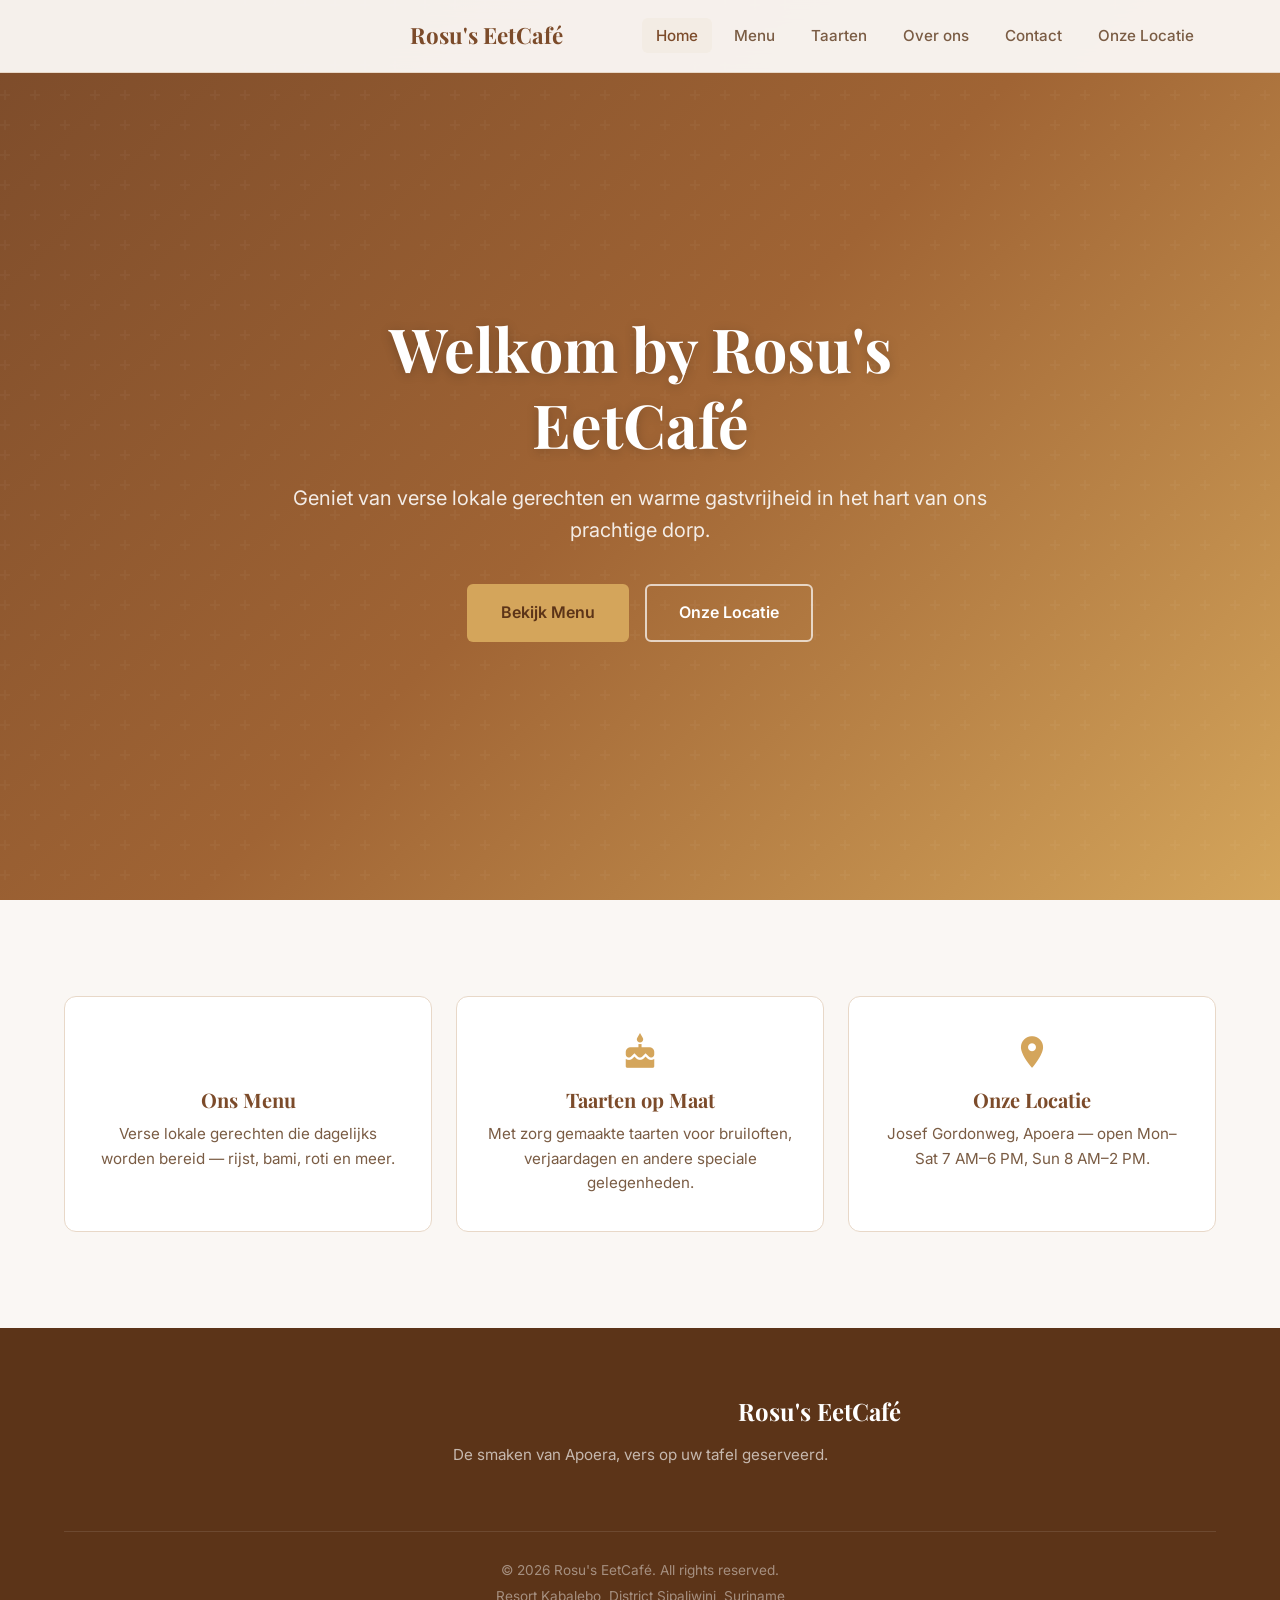
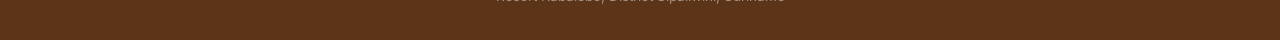
==== commit e5528c50: "home" ====
--- a/index.html
+++ b/index.html
@@ -15,7 +15,7 @@
             <div class="nav-container">
                 <a href="index.html" class="nav-logo">
                     <span class="material-icons">bakery_dining</span>
-                    <span>Rosu's Cafe</span>
+                    <span>Rosu's EetCafé</span>
                 </a>
                 <button class="nav-toggle" id="navToggle" aria-label="Toggle navigation">
                     <span class="material-icons">menu</span>
@@ -23,10 +23,10 @@
                 <ul class="nav-links" id="navLinks">
                     <li><a href="index.html" class="nav-link active">Home</a></li>
                     <li><a href="menu.html" class="nav-link">Menu</a></li>
-                    <li><a href="cakes.html" class="nav-link">Cakes</a></li>
-                    <li><a href="about.html" class="nav-link">About</a></li>
+                    <li><a href="cakes.html" class="nav-link">Taarten</a></li>
+                    <li><a href="about.html" class="nav-link">Over ons</a></li>
                     <li><a href="contact.html" class="nav-link">Contact</a></li>
-                    <li><a href="find-us.html" class="nav-link">Find Us</a></li>
+                    <li><a href="find-us.html" class="nav-link">Onze Locatie</a></li>
                     <li>
                         <div id="google_translate_element"></div>
                     </li>
@@ -39,11 +39,11 @@
         <!-- Hero Section -->
         <section id="home" class="hero">
             <div class="hero-content">
-                <h1>Welcome to Rosu's Cafe</h1>
-                <p>Experience fresh local food and warm hospitality in the heart of our beautiful village.</p>
+                <h1>Welkom by Rosu's EetCafé</h1>
+                <p>Geniet van verse lokale gerechten en warme gastvrijheid in het hart van ons prachtige dorp.</p>
                 <div class="hero-buttons">
-                    <a href="menu.html" class="btn btn-primary">View Menu</a>
-                    <a href="find-us.html" class="btn btn-outline">Find Us</a>
+                    <a href="menu.html" class="btn btn-primary">Bekijk Menu</a>
+                    <a href="find-us.html" class="btn btn-outline">Onze Locatie</a>
                 </div>
             </div>
         </section>
@@ -54,17 +54,17 @@
                 <div class="highlights-grid">
                     <a href="menu.html" class="highlight-card">
                         <span class="material-icons">rice_bowl</span>
-                        <h3>Our Menu</h3>
-                        <p>Fresh local dishes prepared daily — rice, bamie, soep, roti and more.</p>
+                        <h3>Ons Menu</h3>
+                        <p>Verse lokale gerechten die dagelijks worden bereid — rijst, bami, roti en meer.</p>
                     </a>
                     <a href="cakes.html" class="highlight-card">
                         <span class="material-icons">cake</span>
-                        <h3>Custom Cakes</h3>
-                        <p>Handcrafted cakes for weddings, birthdays, and every special occasion.</p>
+                        <h3>Taarten op Maat</h3>
+                        <p>Met zorg gemaakte taarten voor bruiloften, verjaardagen en andere speciale gelegenheden.</p>
                     </a>
                     <a href="find-us.html" class="highlight-card">
                         <span class="material-icons">location_on</span>
-                        <h3>Find Us</h3>
+                        <h3>Onze Locatie</h3>
                         <p>Josef Gordonweg, Apoera — open Mon–Sat 7 AM–6 PM, Sun 8 AM–2 PM.</p>
                     </a>
                 </div>
@@ -78,19 +78,19 @@
                 <div class="footer-brand">
                     <div class="footer-logo">
                         <span class="material-icons">bakery_dining</span>
-                        <span>Rosu's Cafe</span>
+                        <span>Rosu's EetCafé</span>
                     </div>
-                    <p>Bringing the best of Apoera to your table.</p>
-                    <div class="social-links">
+                    <p>De smaken van Apoera, vers op uw tafel geserveerd.</p>
+                    <!-- <div class="social-links">
                         <a href="#" aria-label="Social media" class="social-link"><span class="material-icons">social_leaderboard</span></a>
                         <a href="#" aria-label="Photos" class="social-link"><span class="material-icons">photo_camera</span></a>
                         <a href="#" aria-label="Email" class="social-link"><span class="material-icons">mail</span></a>
-                    </div>
+                    </div> -->
                 </div>
             </div>
             <div class="footer-bottom">
-                <p>&copy; 2021 Rosu's Cafe. All rights reserved.</p>
-                <p>Sipaliwini District, Suriname</p>
+                <p>&copy; 2026 Rosu's EetCafé. All rights reserved.</p>
+                <p>Resort Kabalebo, District Sipaliwini, Suriname</p>
             </div>
         </div>
     </footer>
@@ -99,7 +99,7 @@
     <script type="text/javascript">
         function googleTranslateElementInit() {
             new google.translate.TranslateElement(
-                { pageLanguage: 'nl', includedLanguages: 'nl,en,fr,de,es,pt,sr' },
+                { pageLanguage: 'nl', includedLanguages:  'en,fr,es,pt,zh-CN' },
                 'google_translate_element'
             );
         }
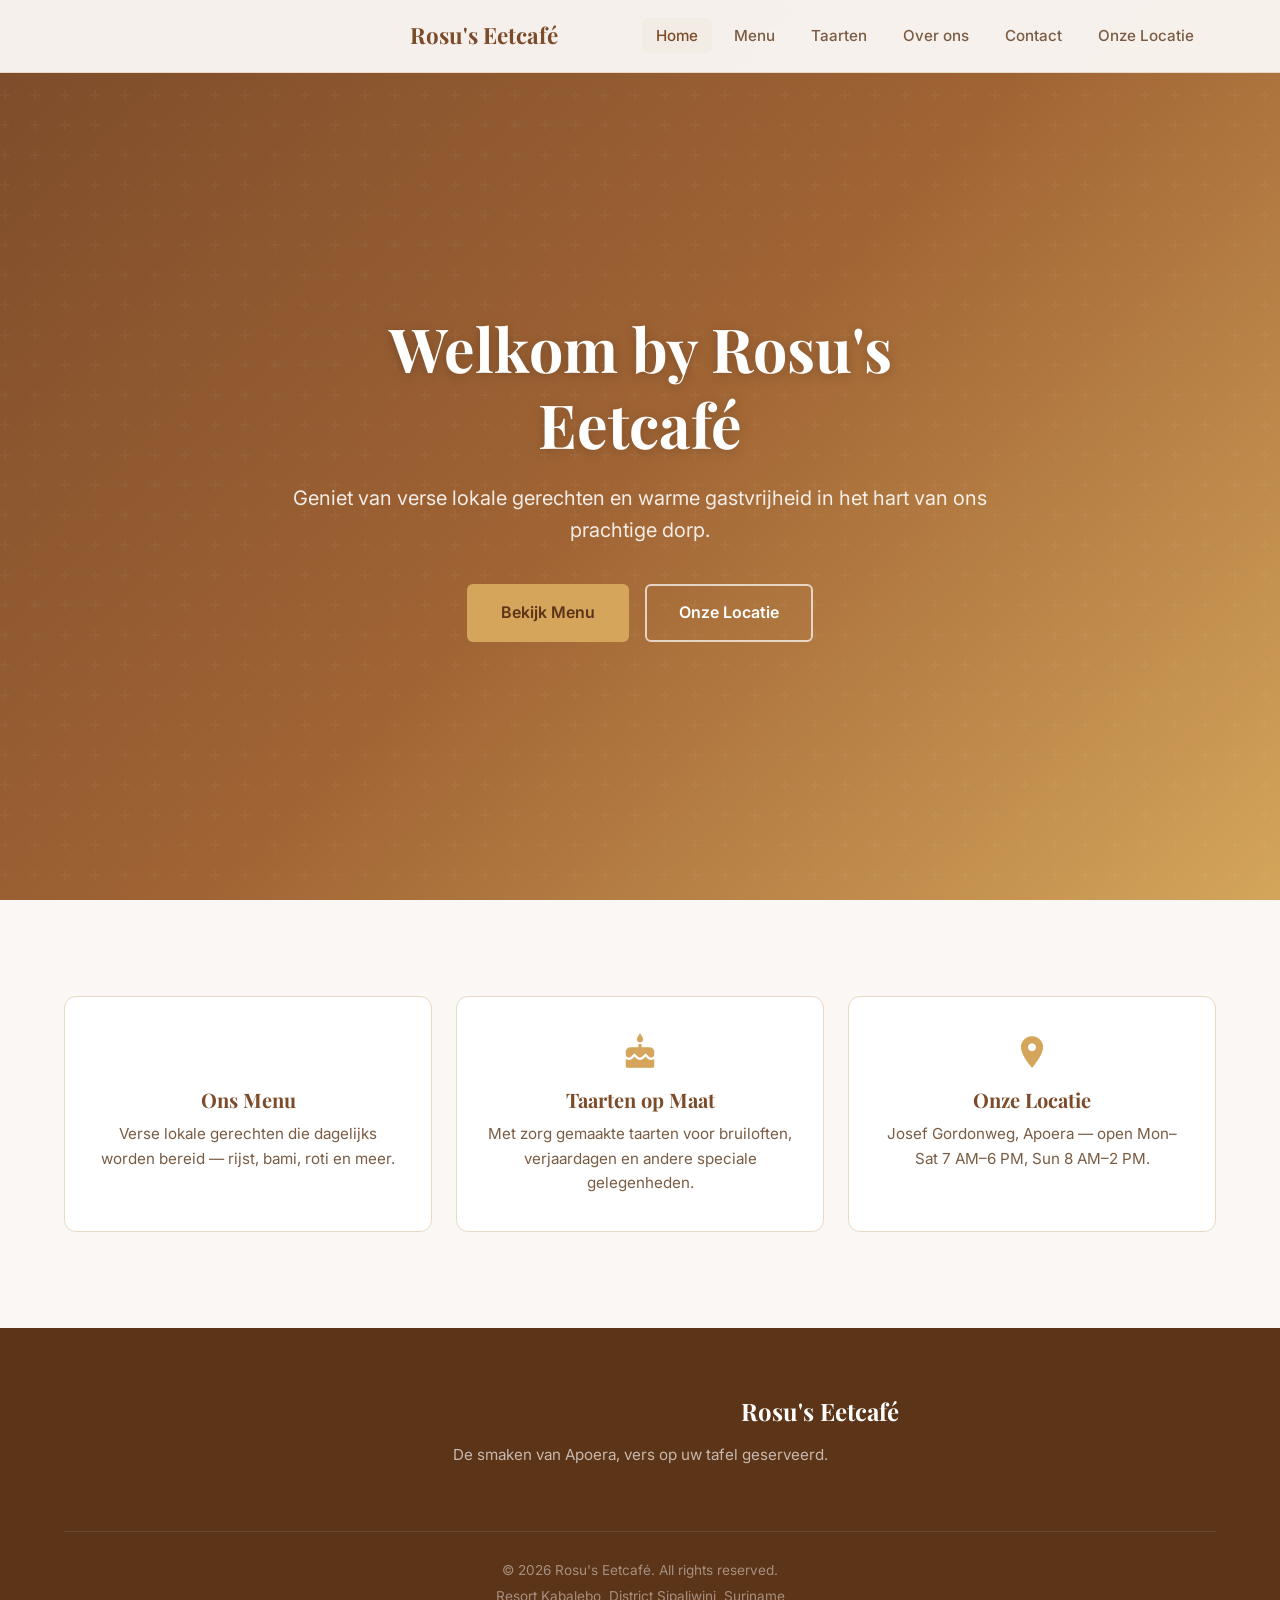
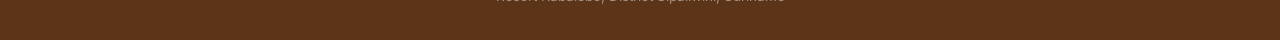
==== commit 34790882: "finished" ====
--- a/index.html
+++ b/index.html
@@ -15,7 +15,7 @@
             <div class="nav-container">
                 <a href="index.html" class="nav-logo">
                     <span class="material-icons">bakery_dining</span>
-                    <span>Rosu's EetCafé</span>
+                    <span>Rosu's Eetcafé</span>
                 </a>
                 <button class="nav-toggle" id="navToggle" aria-label="Toggle navigation">
                     <span class="material-icons">menu</span>
@@ -39,7 +39,7 @@
         <!-- Hero Section -->
         <section id="home" class="hero">
             <div class="hero-content">
-                <h1>Welkom by Rosu's EetCafé</h1>
+                <h1>Welkom by Rosu's Eetcafé</h1>
                 <p>Geniet van verse lokale gerechten en warme gastvrijheid in het hart van ons prachtige dorp.</p>
                 <div class="hero-buttons">
                     <a href="menu.html" class="btn btn-primary">Bekijk Menu</a>
@@ -78,7 +78,7 @@
                 <div class="footer-brand">
                     <div class="footer-logo">
                         <span class="material-icons">bakery_dining</span>
-                        <span>Rosu's EetCafé</span>
+                        <span>Rosu's Eetcafé</span>
                     </div>
                     <p>De smaken van Apoera, vers op uw tafel geserveerd.</p>
                     <!-- <div class="social-links">
@@ -89,7 +89,7 @@
                 </div>
             </div>
             <div class="footer-bottom">
-                <p>&copy; 2026 Rosu's EetCafé. All rights reserved.</p>
+                <p>&copy; 2026 Rosu's Eetcafé. All rights reserved.</p>
                 <p>Resort Kabalebo, District Sipaliwini, Suriname</p>
             </div>
         </div>
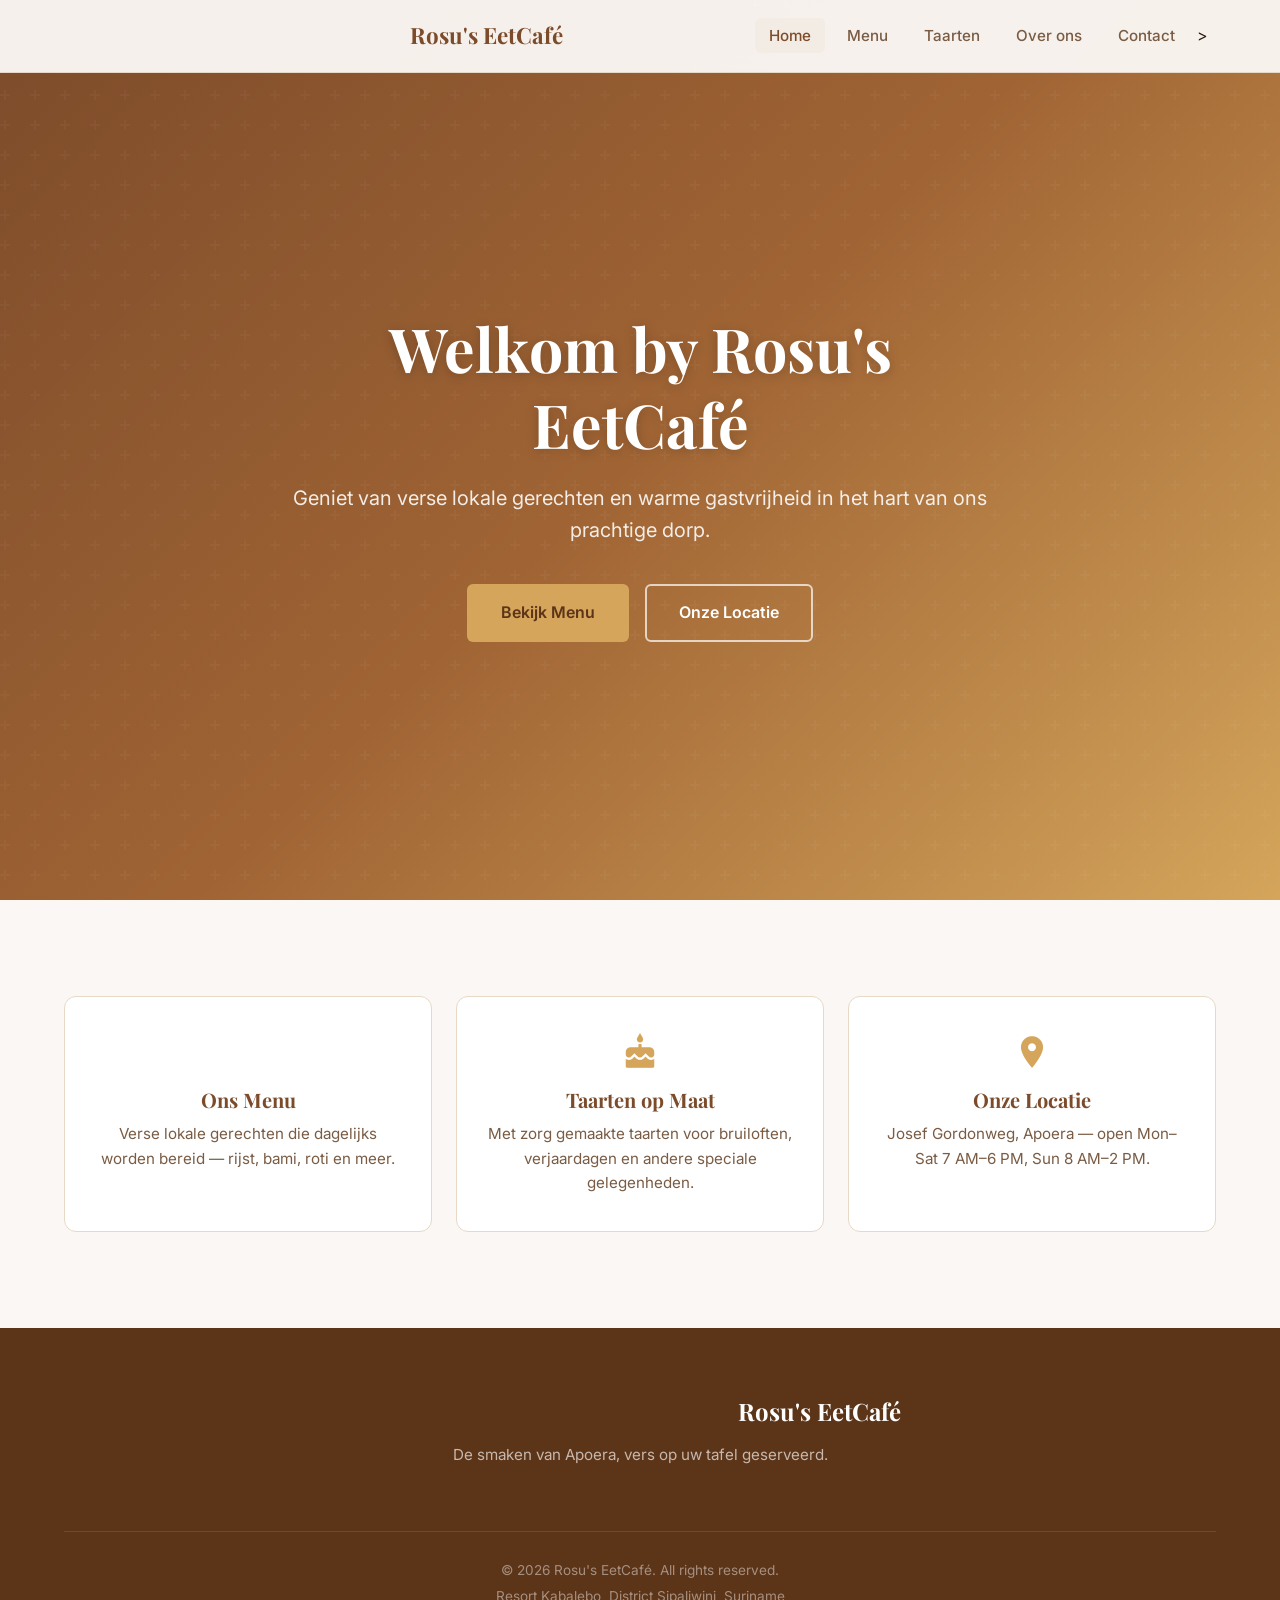
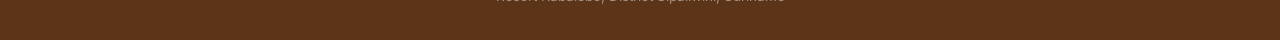
==== commit e684bbbd: "last update" ====
--- a/index.html
+++ b/index.html
@@ -15,7 +15,7 @@
             <div class="nav-container">
                 <a href="index.html" class="nav-logo">
                     <span class="material-icons">bakery_dining</span>
-                    <span>Rosu's Eetcafé</span>
+                    <span>Rosu's EetCafé</span>
                 </a>
                 <button class="nav-toggle" id="navToggle" aria-label="Toggle navigation">
                     <span class="material-icons">menu</span>
@@ -25,8 +25,7 @@
                     <li><a href="menu.html" class="nav-link">Menu</a></li>
                     <li><a href="cakes.html" class="nav-link">Taarten</a></li>
                     <li><a href="about.html" class="nav-link">Over ons</a></li>
-                    <li><a href="contact.html" class="nav-link">Contact</a></li>
-                    <li><a href="find-us.html" class="nav-link">Onze Locatie</a></li>
+                    <li><a href="contact.html" class="nav-link">Contact</a></li>>
                     <li>
                         <div id="google_translate_element"></div>
                     </li>
@@ -39,11 +38,11 @@
         <!-- Hero Section -->
         <section id="home" class="hero">
             <div class="hero-content">
-                <h1>Welkom by Rosu's Eetcafé</h1>
+                <h1>Welkom by Rosu's EetCafé</h1>
                 <p>Geniet van verse lokale gerechten en warme gastvrijheid in het hart van ons prachtige dorp.</p>
                 <div class="hero-buttons">
                     <a href="menu.html" class="btn btn-primary">Bekijk Menu</a>
-                    <a href="find-us.html" class="btn btn-outline">Onze Locatie</a>
+                    <a href="contact.html" class="btn btn-outline">Onze Locatie</a>
                 </div>
             </div>
         </section>
@@ -78,7 +77,7 @@
                 <div class="footer-brand">
                     <div class="footer-logo">
                         <span class="material-icons">bakery_dining</span>
-                        <span>Rosu's Eetcafé</span>
+                        <span>Rosu's EetCafé</span>
                     </div>
                     <p>De smaken van Apoera, vers op uw tafel geserveerd.</p>
                     <!-- <div class="social-links">
@@ -89,7 +88,7 @@
                 </div>
             </div>
             <div class="footer-bottom">
-                <p>&copy; 2026 Rosu's Eetcafé. All rights reserved.</p>
+                <p>&copy; 2026 Rosu's EetCafé. All rights reserved.</p>
                 <p>Resort Kabalebo, District Sipaliwini, Suriname</p>
             </div>
         </div>
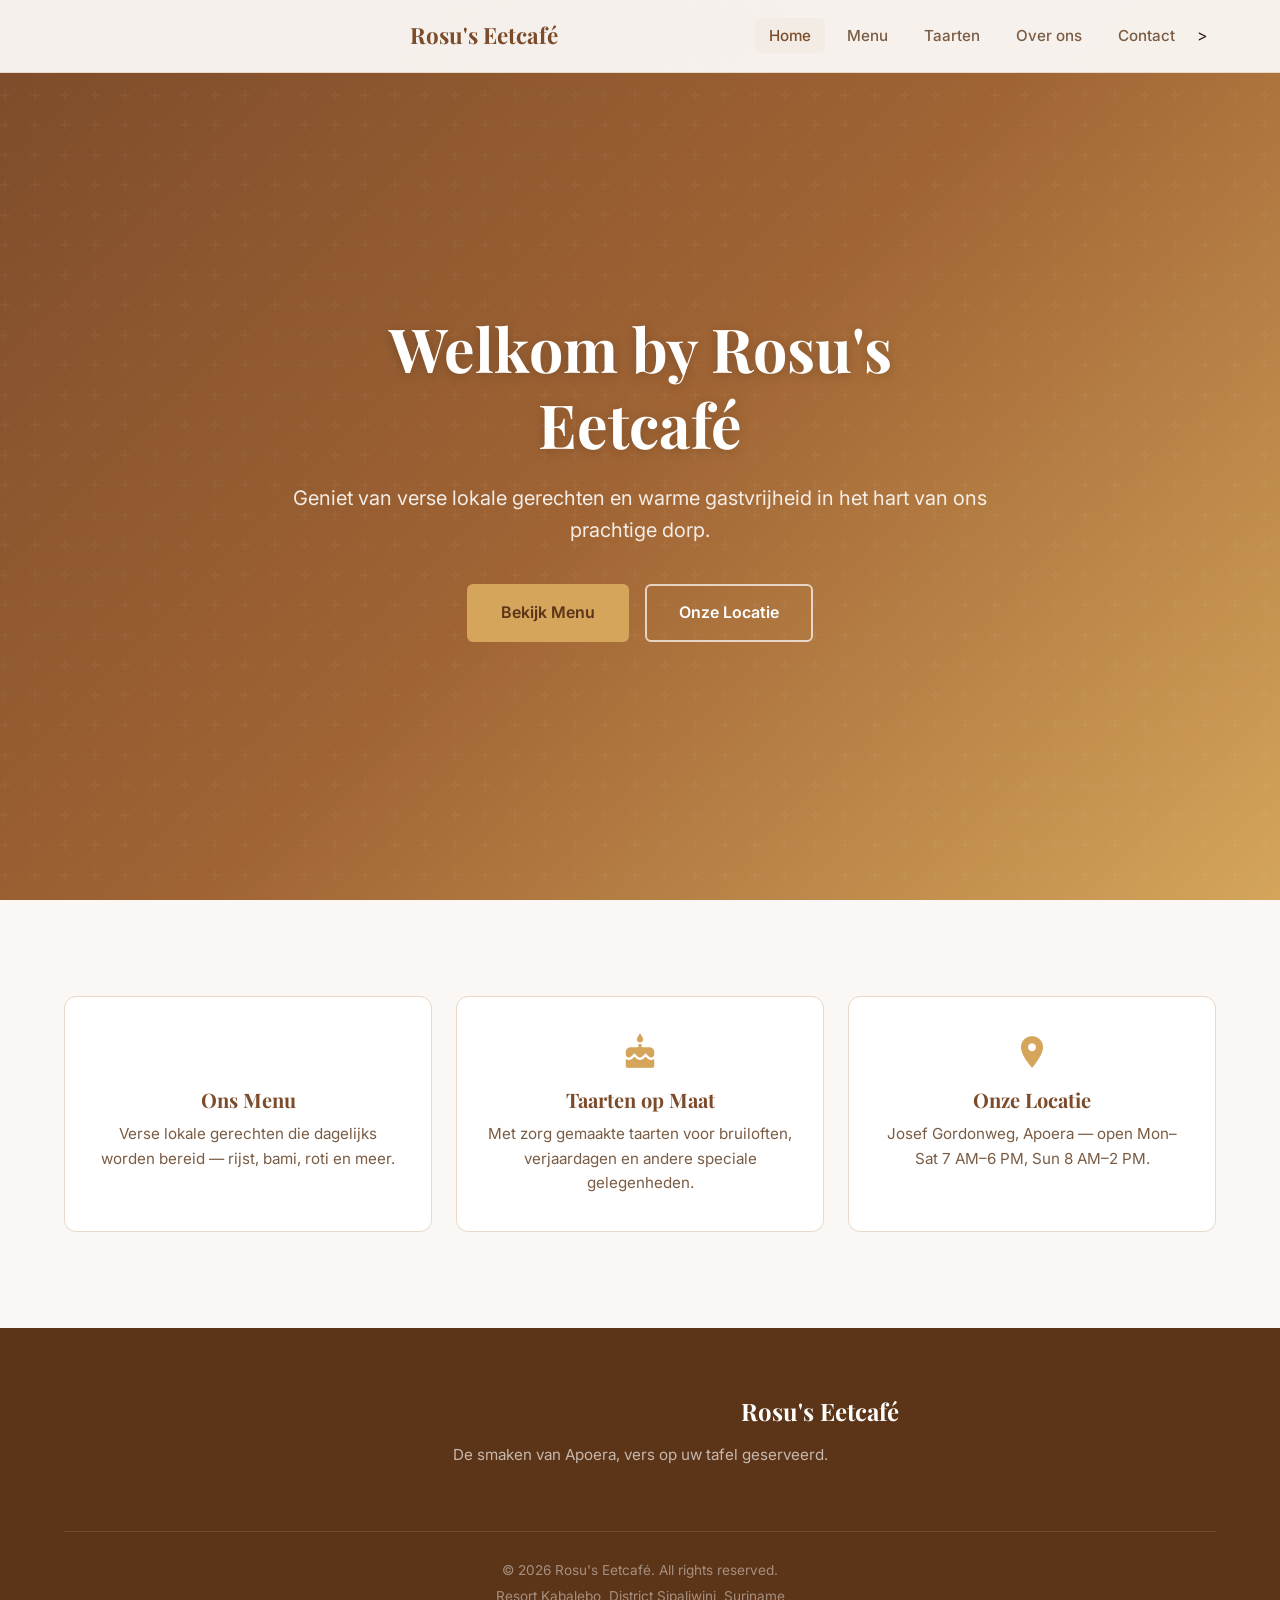
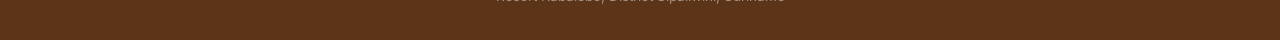
==== commit 7d2815f9: "Merge branch 'main' into contact" ====
--- a/index.html
+++ b/index.html
@@ -15,7 +15,7 @@
             <div class="nav-container">
                 <a href="index.html" class="nav-logo">
                     <span class="material-icons">bakery_dining</span>
-                    <span>Rosu's EetCafé</span>
+                    <span>Rosu's Eetcafé</span>
                 </a>
                 <button class="nav-toggle" id="navToggle" aria-label="Toggle navigation">
                     <span class="material-icons">menu</span>
@@ -38,7 +38,7 @@
         <!-- Hero Section -->
         <section id="home" class="hero">
             <div class="hero-content">
-                <h1>Welkom by Rosu's EetCafé</h1>
+                <h1>Welkom by Rosu's Eetcafé</h1>
                 <p>Geniet van verse lokale gerechten en warme gastvrijheid in het hart van ons prachtige dorp.</p>
                 <div class="hero-buttons">
                     <a href="menu.html" class="btn btn-primary">Bekijk Menu</a>
@@ -77,7 +77,7 @@
                 <div class="footer-brand">
                     <div class="footer-logo">
                         <span class="material-icons">bakery_dining</span>
-                        <span>Rosu's EetCafé</span>
+                        <span>Rosu's Eetcafé</span>
                     </div>
                     <p>De smaken van Apoera, vers op uw tafel geserveerd.</p>
                     <!-- <div class="social-links">
@@ -88,7 +88,7 @@
                 </div>
             </div>
             <div class="footer-bottom">
-                <p>&copy; 2026 Rosu's EetCafé. All rights reserved.</p>
+                <p>&copy; 2026 Rosu's Eetcafé. All rights reserved.</p>
                 <p>Resort Kabalebo, District Sipaliwini, Suriname</p>
             </div>
         </div>
